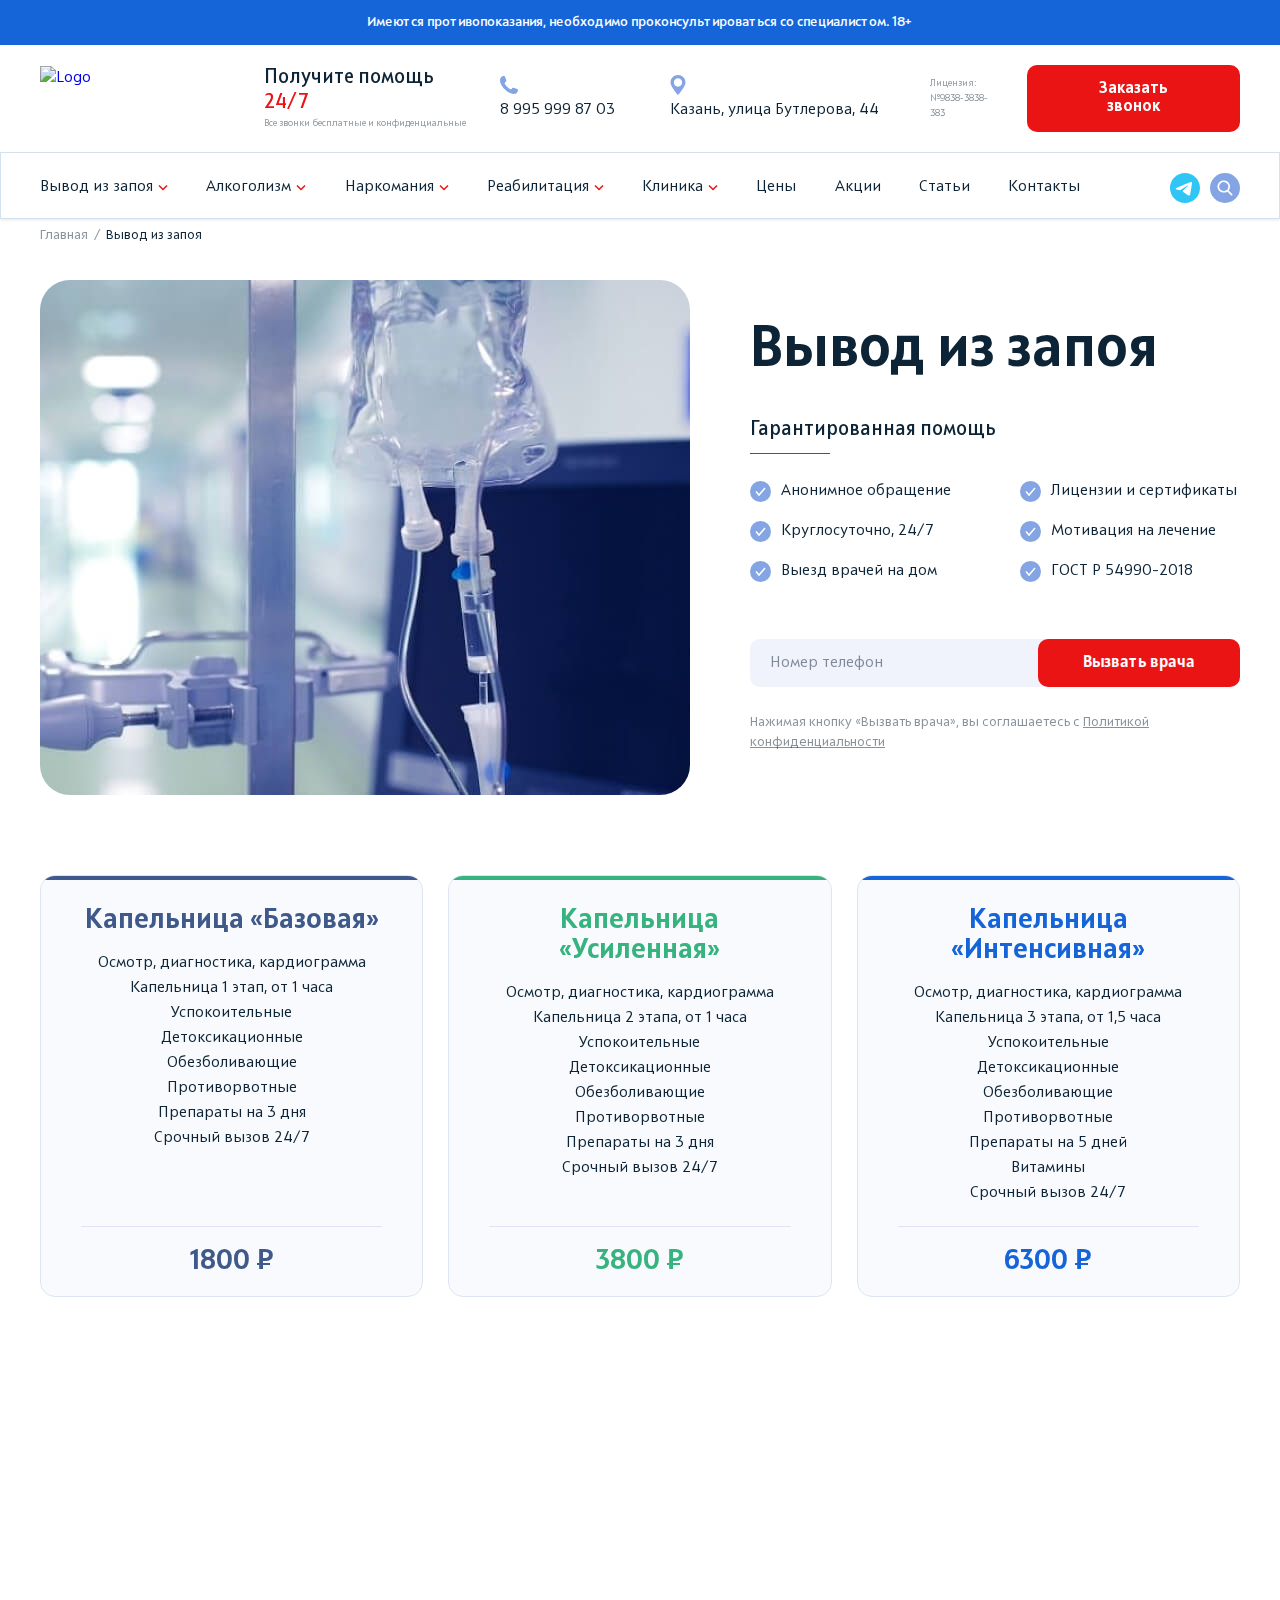
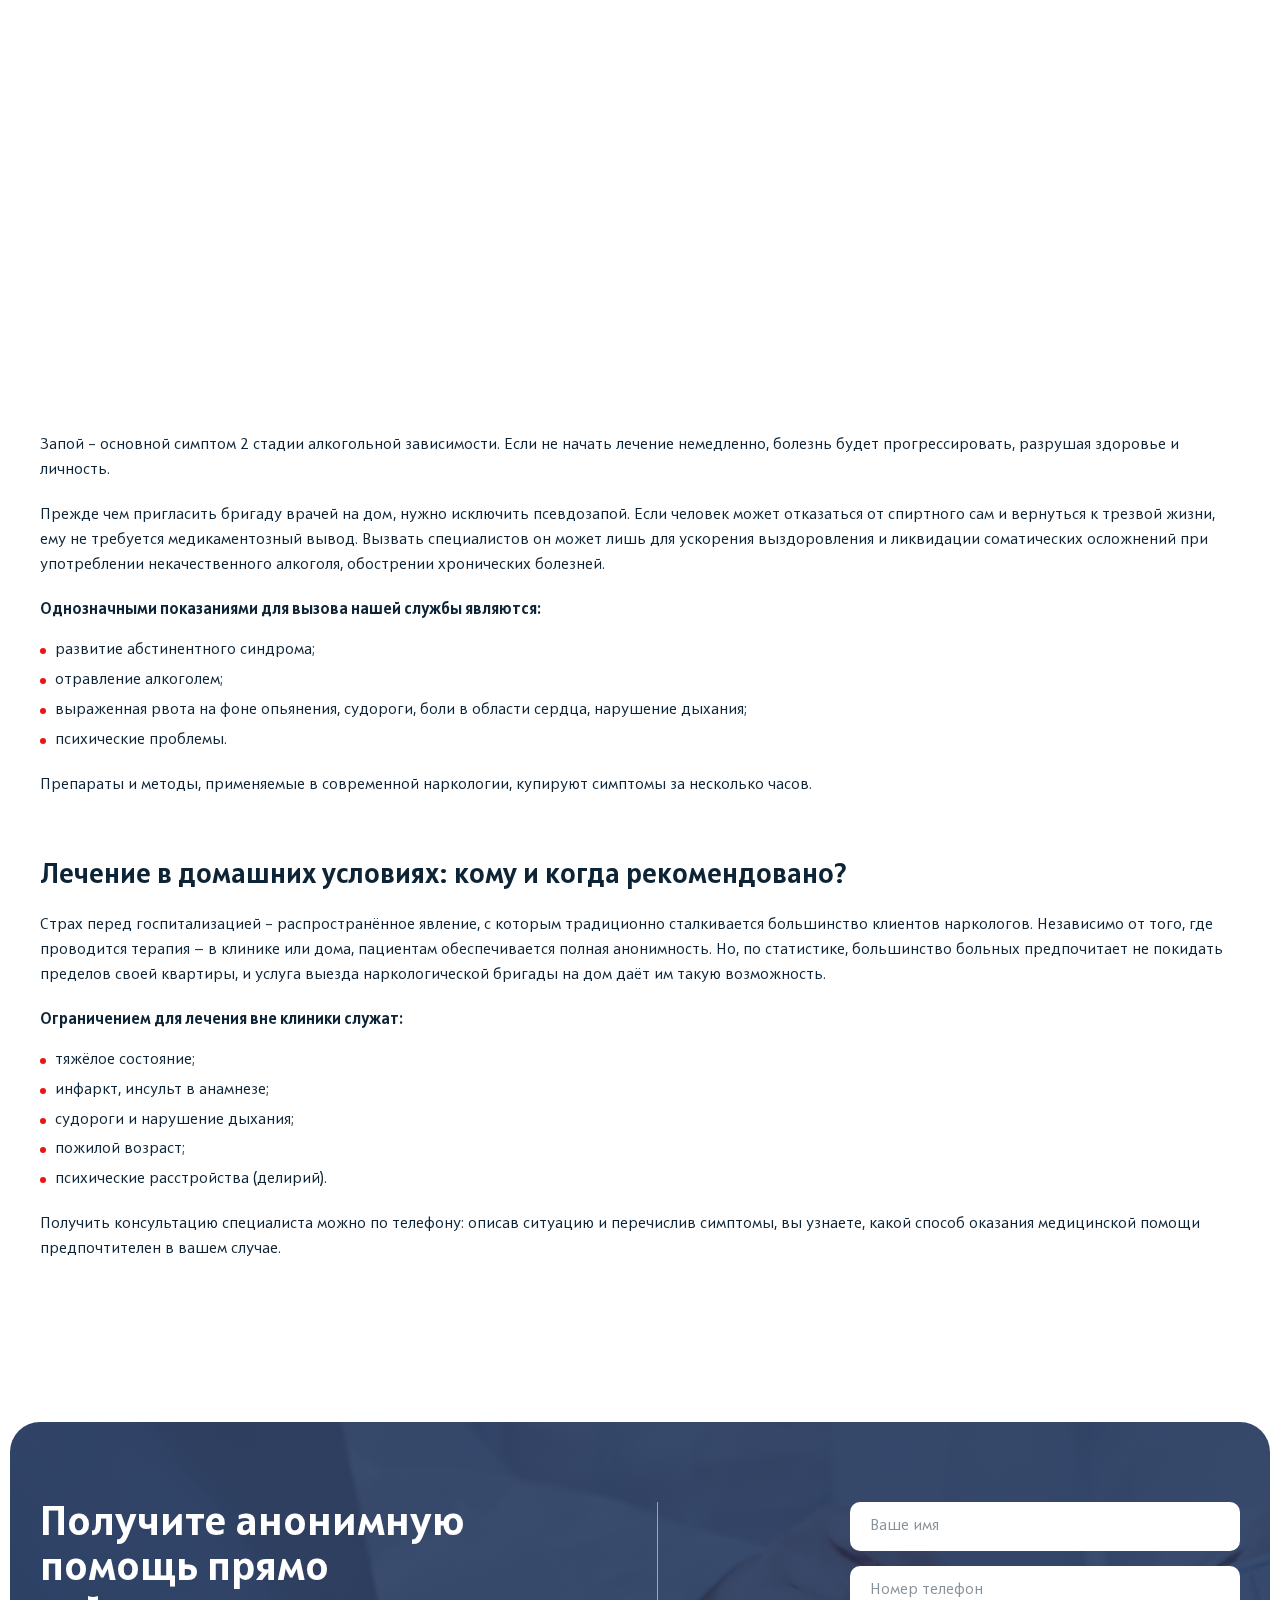
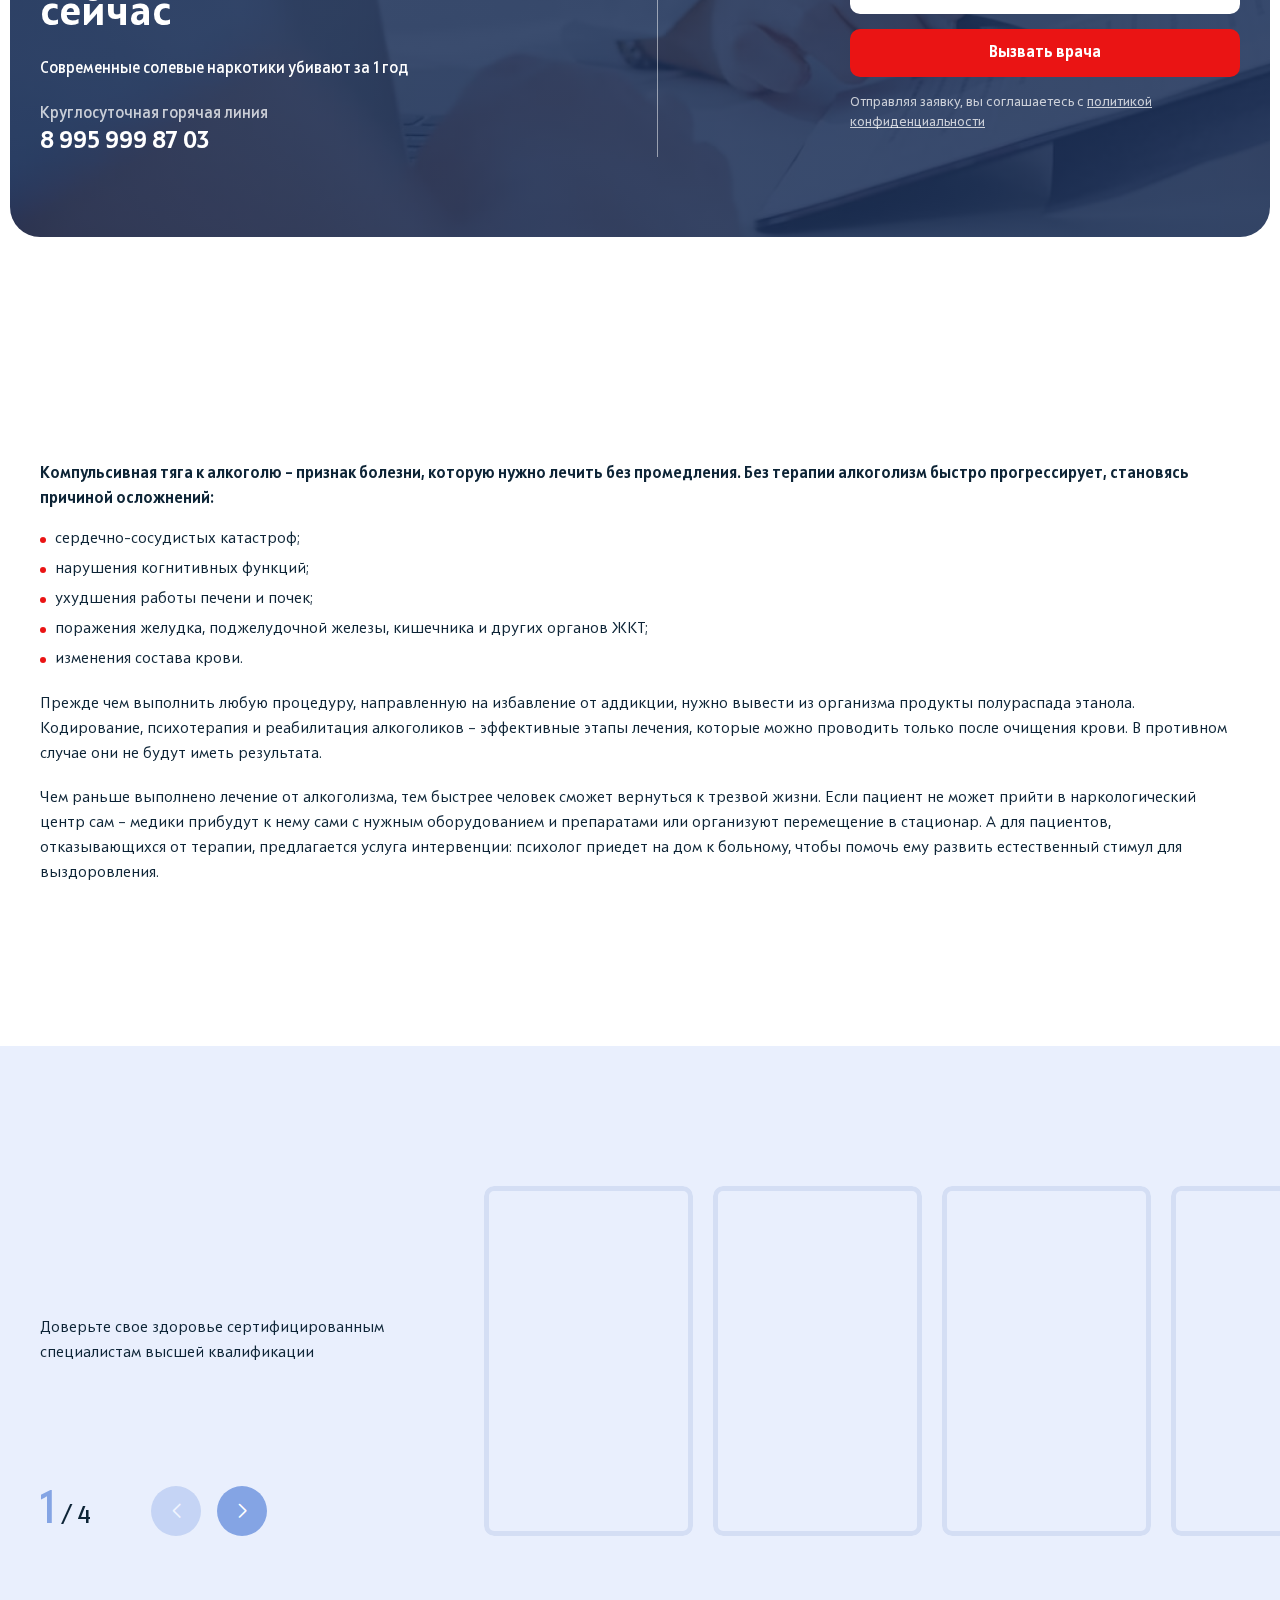
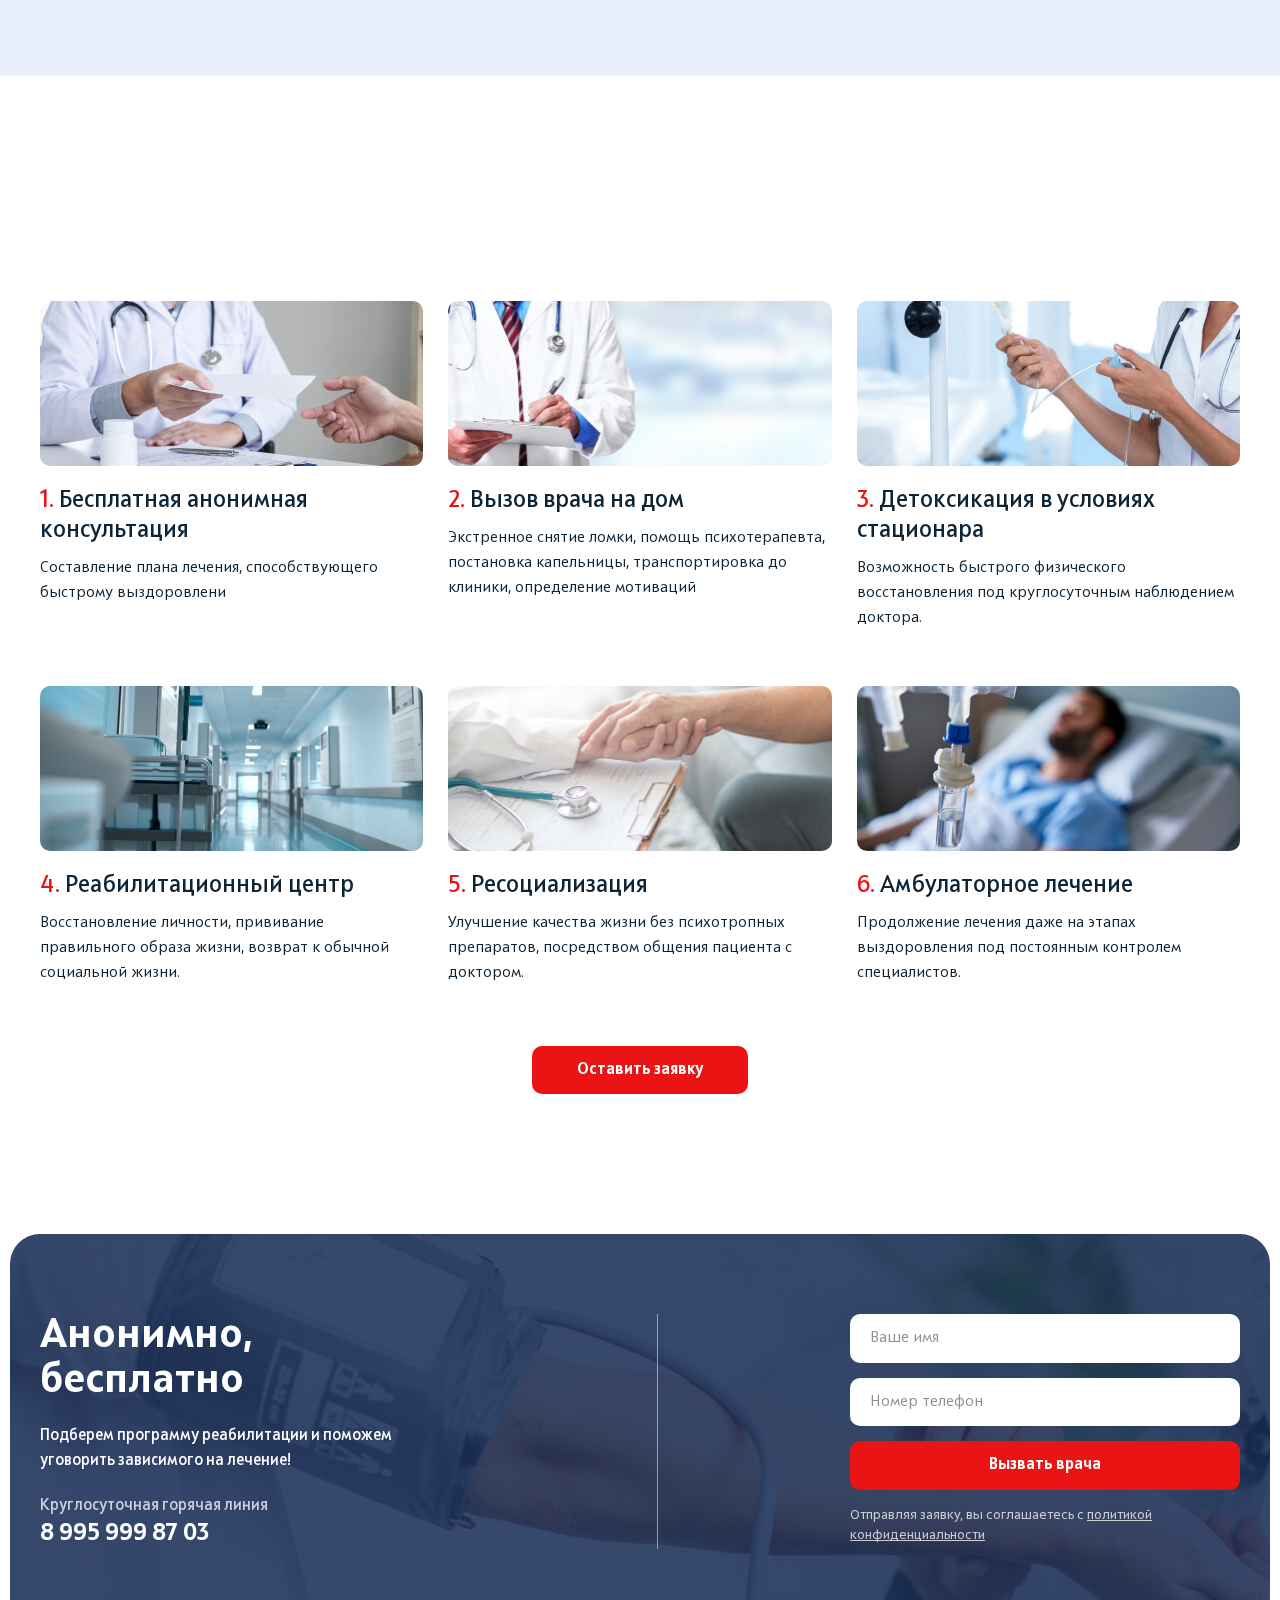
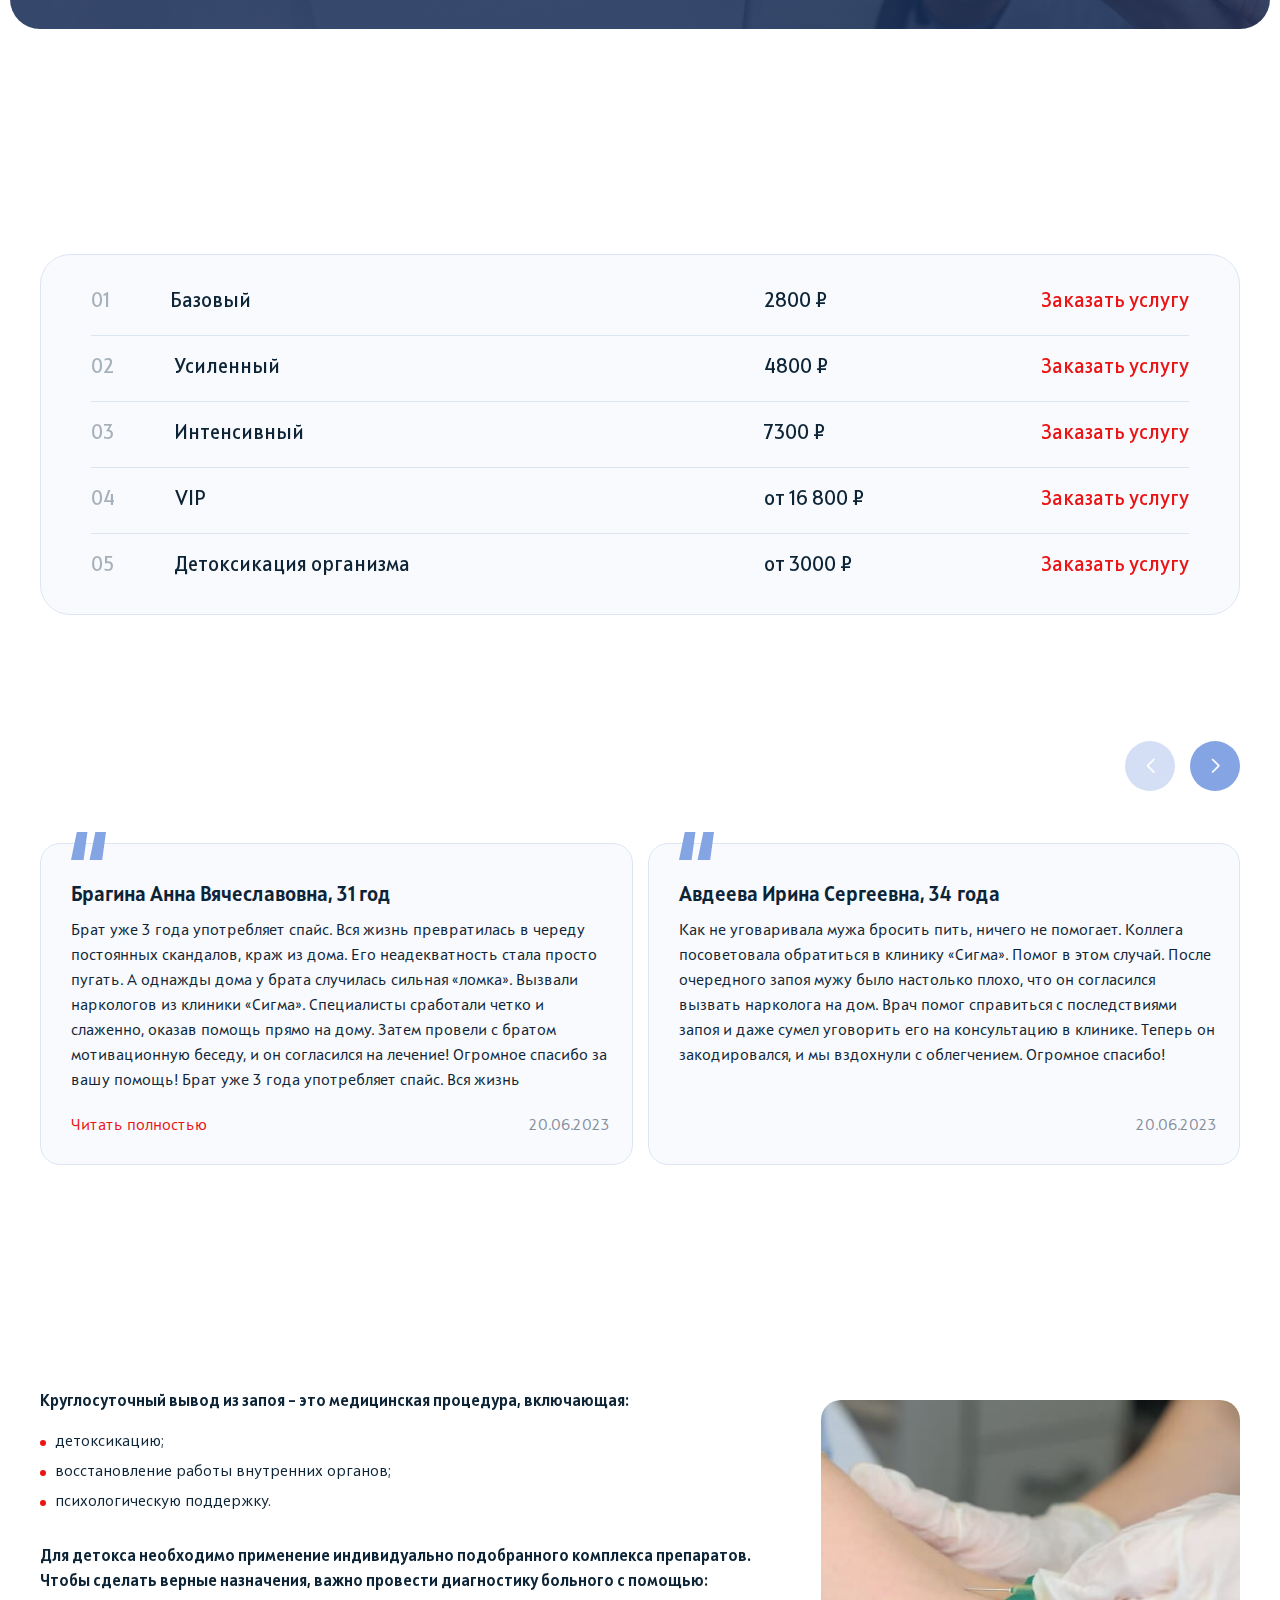
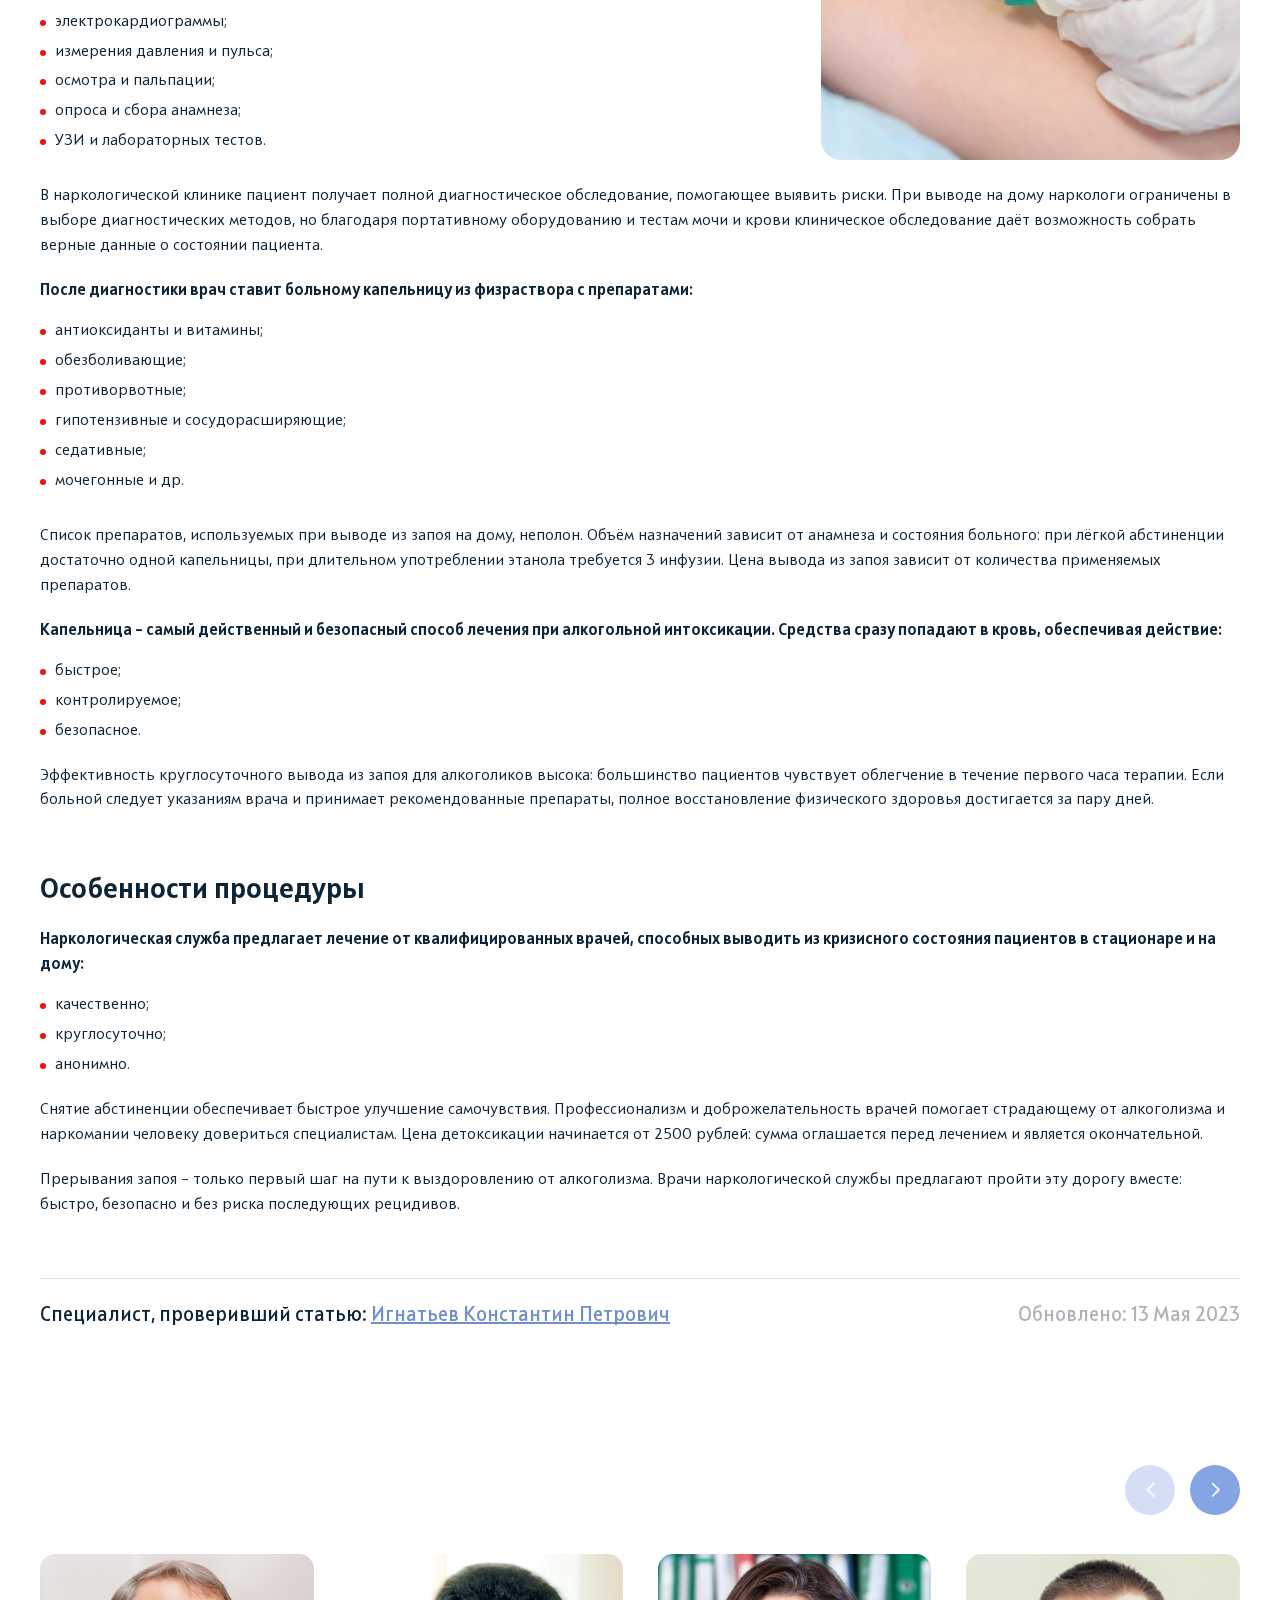
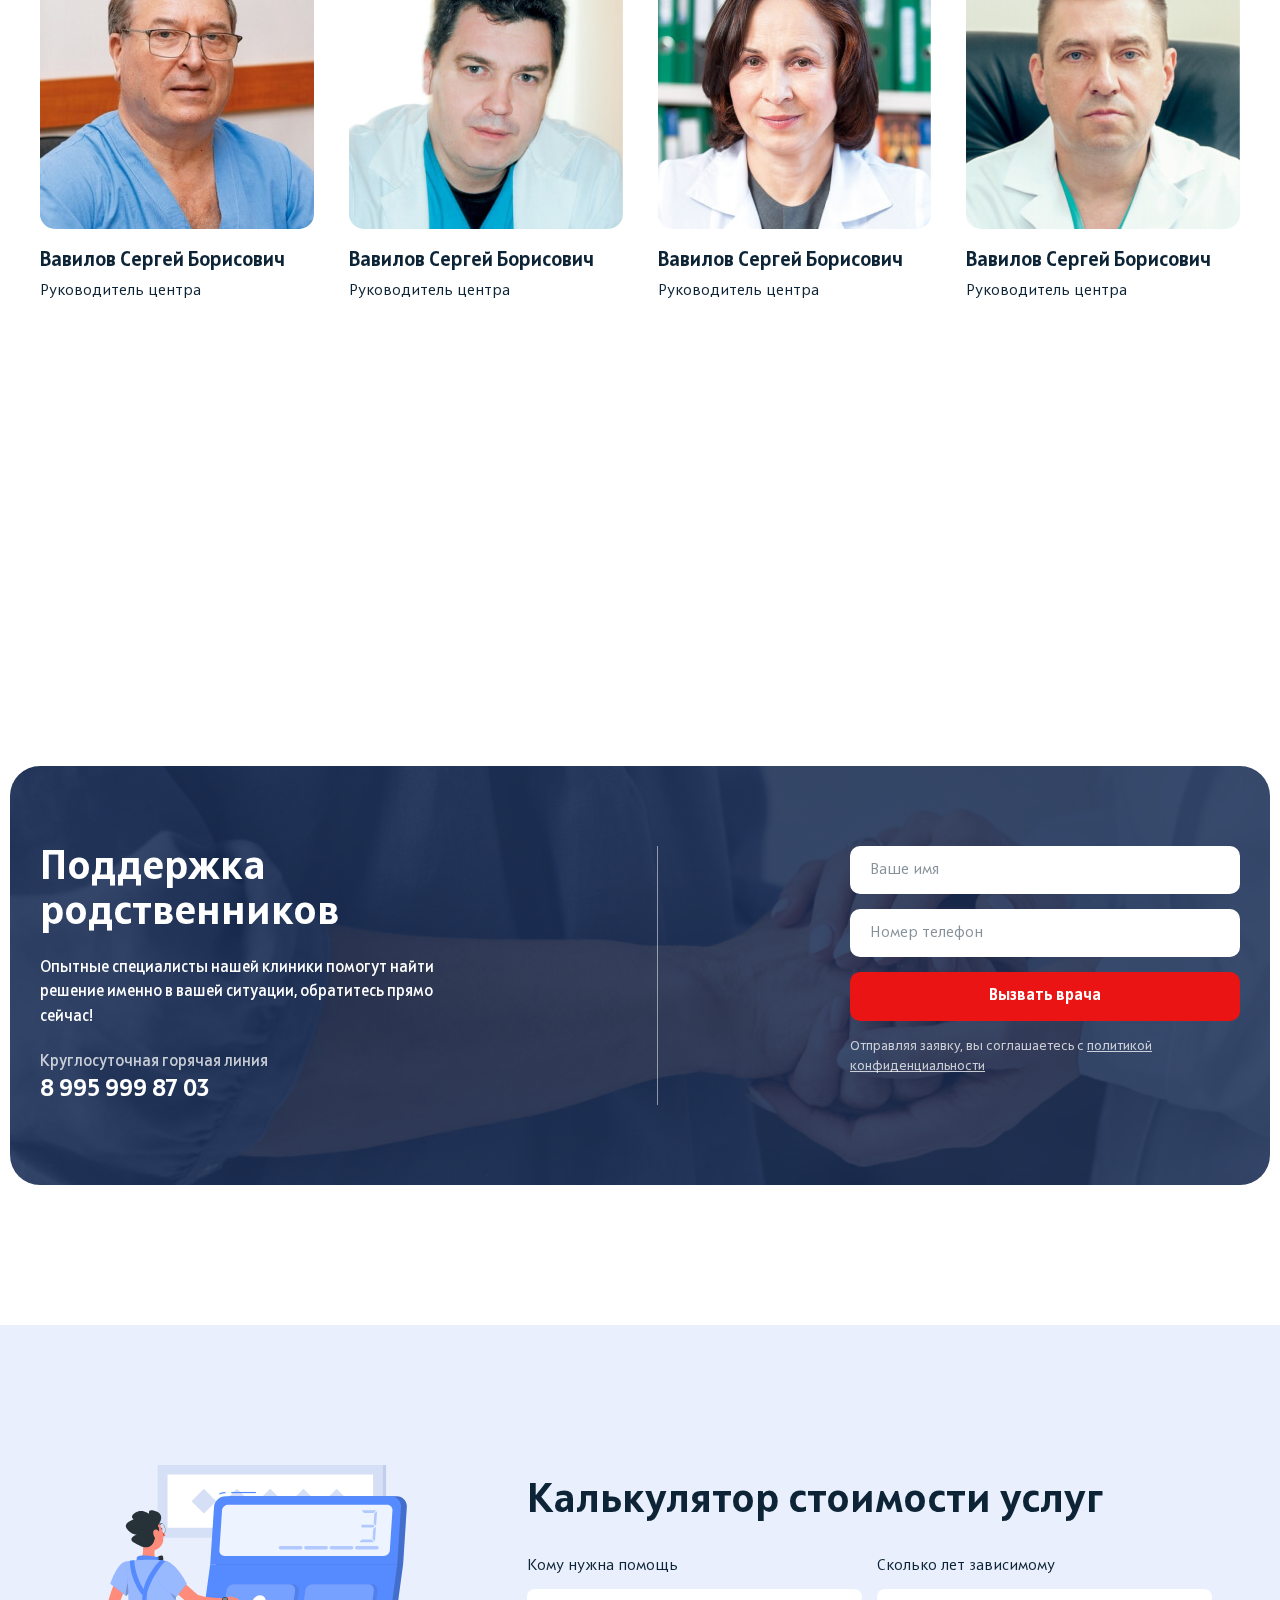
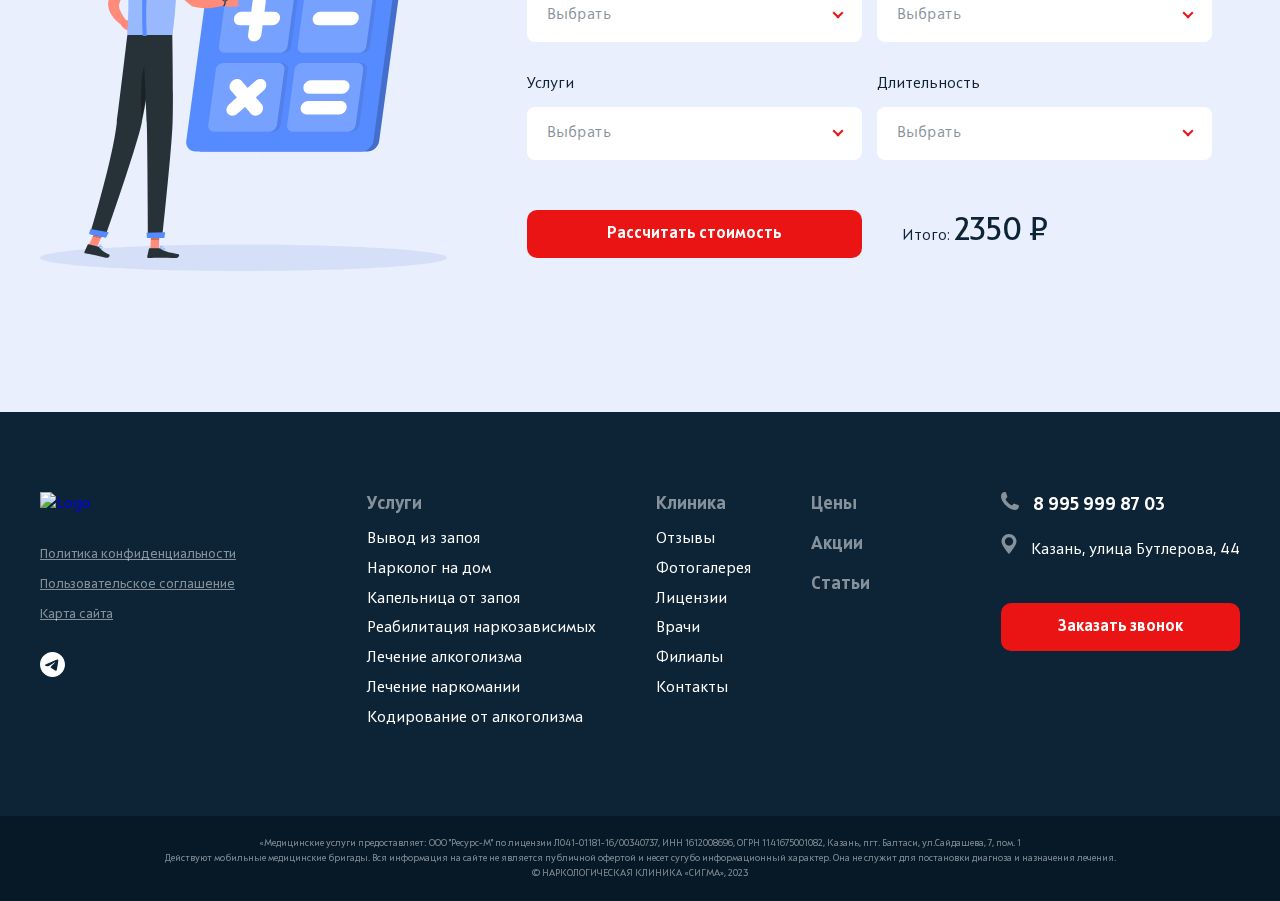
==== services.html @ ef11f9b7 "first commit" ====
<!DOCTYPE html>
<html lang="ru">
<head>
    <meta http-equiv="Content-Type" content="text/html; charset=utf-8" />
    <link rel="stylesheet" href="assets/css/build/swiper.min.css">
    <link rel="stylesheet" href="assets/css/build/fancybox.min.css">
    <link rel="stylesheet" href="assets/css/style.css">
    
    <title>Name</title>
    <meta name='keywords' content='' />
    <meta name='description' content='' />
    <meta name="viewport" content="width=device-width, initial-scale=1, maximum-scale=1, user-scalable=0" />
    <meta http-equiv="X-UA-Compatible" content="IE=edge">

    <script src="assets/js/build/swiper-bundle.min.js" defer></script> 
    <script src="assets/js/build/fancybox.min.js" defer></script>
    <script src="assets/js/main.js" defer></script>
</head>

<body>
    <header class="header" id="header">
        <div class="plashka header__plashka">
            <div class="container header__plashka-height">
                <p class="plashka__text">Имеются противопоказания, необходимо проконсультироваться со специалистом. 18+</p>
            </div>
        </div>

        <div class="header__inner">
            <div class="header__midle">
                <div class="container">
                    <div class="header__midle_row">
                        <div class="header__midle_right">
                            <a href="index.html" class="header__logo logo">
                                <picture class="logo__picture">
                                    <source srcset="assets/img/Logo.svg" type="image/svg+xml">
                                    <img src="assets/img/Logo.png" alt="Logo">
                                </picture>
                            </a>        

                            <div class="header__mobile-wrapper">
                                <div class="header__midle_info">
                                    <a href="tel:88000000000" class="header__btn-phone--mobile">
                                        <svg width="17" height="17" viewBox="0 0 17 17" fill="none" xmlns="http://www.w3.org/2000/svg">
                                            <path d="M16.1501 12.7584V12.7026C16.1377 12.3119 15.8773 11.9647 15.5053 11.8468L12.3057 10.7926C11.9213 10.6685 11.4997 10.7988 11.2516 11.1275C11.078 11.3631 10.8796 11.6298 10.7246 11.8406C10.489 12.1631 10.0673 12.2933 9.68908 12.1631C9.14342 11.9771 8.69697 11.6856 7.9901 11.0965C7.23983 10.4639 6.54536 9.76314 5.90669 9.01276C5.31763 8.30579 5.0262 7.85309 4.84018 7.31356C4.70997 6.93527 4.84638 6.51978 5.16261 6.27792C5.37344 6.12288 5.64006 5.92444 5.87569 5.75079C6.20432 5.50894 6.33453 5.08724 6.21052 4.69655L5.15641 1.4966C5.0324 1.12451 4.69137 0.864047 4.30073 0.851644H4.24492C3.40784 0.814436 2.27932 1.29195 1.73367 1.91829C-0.67838 4.70275 2.35373 9.6143 4.87119 12.1321C7.38864 14.6499 12.2995 17.6762 15.0836 15.27C15.7037 14.7181 16.1811 13.5894 16.1501 12.7584Z" fill="white" />
                                        </svg>
                                    </a>
                                    <div class="burger__menu">
                                        <span> </span>
                                        <span> </span>
                                        <span> </span>
                                    </div>                                    
                                </div>
                            </div>


                            <div class="header__under-logo">
                                <p class="header__under-logo_top">Получите помощь <span>24/7</span></p>
                                <p class="header__under-logo_bottom">Все звонки бесплатные и конфиденциальные</p>
                            </div>                                 
                        </div>


                        <div class="header__midle_left">
                            <div class="header__midle_phone">
                                <img src="assets/img/icons/phone.svg" class="header__midle_img">
                                <p class="header__midle_text"><a href="tel:88000000000">8 995 999 87 03</a></p>
                            </div>                            
                            <div class="header__midle_adres">
                                <img src="assets/img/icons/location.svg" class="header__midle_img">
                                <p class="header__midle_text"><a href="#">Казань</a>, улица Бутлерова, 44</p>
                            </div>
                            <div class="header__midle_license">
                                <p>Лицензия:</p>
                                <p>№9838-3838-383</p>
                            </div>
                            <button class="standart-btn header__midle_btn popup-btn" data-path="popup-call">Заказать звонок</button>
                        </div>
                    </div>                        
                </div>
            </div>

            <div class="header__bottom">
                <div class="container">
                    <div class="header__bottom_row">
                        <nav class="header__bottom_nav">
                            <ul class="header__bottom_list">
                                <li class="header__nav_item hide-item">
                                    <button class="header__nav_link header__link hide-item__link">Вывод из запоя</button>
                                    <div class="hide-item__content header__content">
                                        <ul class="header__submenu">
                                            <li class="header__sublink"><a href="#">Вывод из запоя</a></li>
                                            <li class="header__sublink"><a href="#">Вывод из запоя на дому</a></li>
                                            <li class="header__sublink"><a href="#">Детоксикация организма</a></li>
                                            <li class="header__sublink"><a href="#">Капельница от запоя</a></li>
                                            <li class="header__sublink"><a href="#">Капельница от похмелья</a></li>
                                        </ul>
                                    </div>
                                </li>

                                <li class="header__nav_item hide-item">
                                    <button class="header__nav_link header__link hide-item__link">Алкоголизм</button>
                                    <div class="hide-item__content header__content">
                                        <ul class="header__submenu">
                                            <li class="header__sublink"><a href="#">Лечение алкоголизма</a></li>
                                            <li class="header__sublink"><a href="#">Лечение пивного алкоголизма</a></li>
                                            <li class="header__sublink"><a href="#">Лечение женского алкоголизма</a></li>
                                            <li class="header__sublink"><a href="#">Лечение алкоголизма в стационаре</a></li>
                                            <li class="header__sublink"><a href="#">Принудительное лечение</a></li>
                                            <li class="header__sublink"><a href="#">Кодирование алкоголизма</a></li>
                                        </ul>
                                    </div>
                                </li>

                                <li class="header__nav_item hide-item">
                                    <button class="header__nav_link header__link hide-item__link">Наркомания</button>
                                    <div class="hide-item__content header__content">
                                        <ul class="header__submenu">
                                            <li class="header__sublink"><a href="#">Вывод из запоя</a></li>
                                            <li class="header__sublink"><a href="#">Вывод из запоя на дому</a></li>
                                            <li class="header__sublink"><a href="#">Детоксикация организма</a></li>
                                            <li class="header__sublink"><a href="#">Капельница от запоя</a></li>
                                            <li class="header__sublink"><a href="#">Капельница от похмелья</a></li>
                                        </ul>
                                    </div>
                                </li>

                                <li class="header__nav_item hide-item">
                                    <button class="header__nav_link header__link hide-item__link">Реабилитация</button>
                                    <div class="hide-item__content header__content">
                                        <ul class="header__submenu">
                                            <li class="header__sublink"><a href="#">Лечение алкоголизма</a></li>
                                            <li class="header__sublink"><a href="#">Лечение пивного алкоголизма</a></li>
                                            <li class="header__sublink"><a href="#">Лечение женского алкоголизма</a></li>
                                            <li class="header__sublink"><a href="#">Лечение алкоголизма в стационаре</a></li>
                                            <li class="header__sublink"><a href="#">Принудительное лечение</a></li>
                                            <li class="header__sublink"><a href="#">Кодирование алкоголизма</a></li>
                                        </ul>
                                    </div>
                                </li>

                                <li class="header__nav_item hide-item">
                                    <button class="header__nav_link header__link hide-item__link">Клиника</button>
                                    <div class="hide-item__content header__content">
                                        <ul class="header__submenu">
                                            <li class="header__sublink"><a href="services.html">Услуги</a></li>
                                            <li class="header__sublink"><a href="#">Отзывы</a></li>
                                            <li class="header__sublink"><a href="#">Фотогалерея</a></li>
                                            <li class="header__sublink"><a href="#">Лицензии</a></li>
                                            <li class="header__sublink"><a href="#">Врачи</a></li>
                                            <li class="header__sublink"><a href="#">Филиалы</a></li>
                                            <li class="header__sublink"><a href="#">Контакты</a></li>
                                        </ul>
                                    </div>
                                </li>
                                <li class="header__nav_item">
                                        <a href="#" class="header__nav_link header__link ">Цены</a>
                                </li>
                                <li class="header__nav_item">
                                        <a href="#" class="header__nav_link header__link ">Акции</a>
                                </li>
                                <li class="header__nav_item">
                                        <a href="#" class="header__nav_link header__link ">Статьи</a>
                                </li>
                                <li class="header__nav_item">
                                    <a href="#" class="header__nav_link header__link ">Контакты</a>
                                </li>
                            </ul>
                        </nav>

                        <div class="header__bottom_right">
                            <a class="header__bottom_tg">
                                <img src="assets/img/icons/telegram.svg" alt="tg">
                            </a>
                            <button class="standart-btn blue-btn header__bottom_search">
                                <svg width="16" height="16" viewBox="0 0 16 16" fill="none" xmlns="http://www.w3.org/2000/svg">
                                    <path d="M5.87408 0.545327C2.63715 0.999447 0.285221 3.81792 0.515564 6.96746C0.676198 9.17067 2.00976 11.0721 4.0677 12.0243C5.39823 12.6425 6.90456 12.789 8.34117 12.4374C8.93522 12.2909 9.67777 11.9804 10.1445 11.6786L10.3506 11.5467L10.5537 11.743C10.6658 11.8514 11.5266 12.7099 12.4631 13.6503C13.5694 14.7607 14.2119 15.3848 14.2907 15.4229C14.3725 15.4639 14.4877 15.4873 14.6483 15.4932C14.8544 15.5049 14.9029 15.4961 15.0484 15.4287C15.3394 15.2881 15.5 15.0361 15.5 14.7021C15.5 14.3623 15.5121 14.3769 13.5027 12.3612C12.5025 11.3563 11.666 10.5155 11.6478 10.4862C11.6145 10.4451 11.6236 10.4188 11.7054 10.325C11.8903 10.0994 12.2237 9.58963 12.3813 9.28786C12.6783 8.71362 12.8905 8.07199 12.9905 7.43037C13.0632 6.97625 13.0632 6.13539 12.9905 5.66956C12.8177 4.57088 12.3358 3.51908 11.6236 2.69873C10.587 1.50337 9.21405 0.759203 7.63196 0.542397C7.23795 0.486732 6.27415 0.489661 5.87408 0.545327ZM7.42586 2.14207C8.72609 2.312 9.97479 3.10012 10.6931 4.20465C11.2083 5.00156 11.4599 6.00355 11.369 6.91765C11.2356 8.30345 10.5022 9.50467 9.32316 10.2635C7.78653 11.2567 5.79224 11.2596 4.24955 10.2752C2.50076 9.15895 1.74608 7.08172 2.39468 5.18321C2.63412 4.48298 2.97963 3.9439 3.53124 3.41361C4.57991 2.39696 5.94985 1.95163 7.42586 2.14207Z" />
                                    </svg>
                                    
                            </button>
                        </div>                    
                    </div>
                </div>

                <div class="header-mobile__wrapper">
                    <div class="header-mobile__content">
                        <div class="header-mobile__contacts">
                            <div class="header__midle_phone">
                                <img src="assets/img/icons/phone.svg" class="header__midle_img">
                                <a href="tel:89959998703"  class="header-mobile__phone">8 995 999 87 03</a>
                            </div>                            
                            <div class="header__midle_adres">
                                <img src="assets/img/icons/location.svg" class="header__midle_img">
                                <p class="header-mobile__location">Казань, улица Бутлерова, 44</p>
                            </div>
                        </div>   

                        <div class="header-mobile__bottom">
                            <button class="standart-btn header-mobile__btn popup-btn" data-path="popup-call">Заказать звонок</button>
                            <a href="#" class="header-mobile__tg">
                                <svg width="24" height="24" viewBox="0 0 24 24" fill="none" xmlns="http://www.w3.org/2000/svg">
                                    <path d="M12 0C5.376 0 0 5.376 0 12C0 18.624 5.376 24 12 24C18.624 24 24 18.624 24 12C24 5.376 18.624 0 12 0ZM17.568 8.16C17.388 10.056 16.608 14.664 16.212 16.788C16.044 17.688 15.708 17.988 15.396 18.024C14.7 18.084 14.172 17.568 13.5 17.124C12.444 16.428 11.844 15.996 10.824 15.324C9.636 14.544 10.404 14.112 11.088 13.416C11.268 13.236 14.34 10.44 14.4 10.188C14.4083 10.1498 14.4072 10.1102 14.3968 10.0726C14.3863 10.0349 14.3668 10.0004 14.34 9.972C14.268 9.912 14.172 9.936 14.088 9.948C13.98 9.972 12.3 11.088 9.024 13.296C8.544 13.62 8.112 13.788 7.728 13.776C7.296 13.764 6.48 13.536 5.868 13.332C5.112 13.092 4.524 12.96 4.572 12.54C4.596 12.324 4.896 12.108 5.46 11.88C8.964 10.356 11.292 9.348 12.456 8.868C15.792 7.476 16.476 7.236 16.932 7.236C17.028 7.236 17.256 7.26 17.4 7.38C17.52 7.476 17.556 7.608 17.568 7.704C17.556 7.776 17.58 7.992 17.568 8.16Z" fill="white" />
                                </svg>
                            </a>
                        </div>
                    </div>
                </div>
            </div>
        </div>
    </header>


    <main>
        <section class="services-intro">
            <div class="container">
                <ul class="breadcrumbs">
                    <li><a href="index.html">Главная</a></li>
                    <li>Вывод из запоя</li>
                </ul>
                <div class="services-intro__inner">
                    <img src="assets/img/sections/intro/services-intro.jpg" class="services-intro__img">
                    <div class="services-intro__content">
                        <h1 class="title-h1 services-intro__title">Вывод из запоя</h1>
                        <p class="services-intro__subtitle">Гарантированная помощь</p>
                        <ul class="services-intro__list">
                            <li class="services-intro__item">Анонимное обращение</li>
                            <li class="services-intro__item">Круглосуточно, 24/7</li>
                            <li class="services-intro__item">Выезд врачей на дом</li>
                            <li class="services-intro__item">Лицензии и сертификаты</li>
                            <li class="services-intro__item">Мотивация на лечение</li>
                            <li class="services-intro__item">ГОСТ Р 54990-2018</li>
                        </ul>
                        <form class="services-intro__form">
                            <input type="tel" class="services-intro__input form-input" placeholder="Номер телефон">
                            <button class="standart-btn services-intro__btn">Вызвать врача</button>
                        </form>
                        <p class="services-intro__politic form-politic">Нажимая кнопку «Вызвать врача», вы соглашаетесь с <a href="#" rel="nofollow">Политикой конфиденциальности</a></p>
                    </div>
                </div>
            </div>
        </section>

        <section class="tariff">
            <div class="container">
                <div class="tariff__cards">

                    <div class="tariff__card">
                        <div class="tariff__contant">
                            <p class="tariff__title">Капельница «Базовая»</p>
                            <ul class="tariff__list">
                                <li class="tariff__item">Осмотр, диагностика, кардиограмма</li>
                                <li class="tariff__item">Капельница 1 этап, от 1 часа</li>
                                <li class="tariff__item">Успокоительные</li>
                                <li class="tariff__item">Детоксикационные</li>
                                <li class="tariff__item">Обезболивающие</li>
                                <li class="tariff__item">Противорвотные</li>
                                <li class="tariff__item">Препараты на 3 дня</li>
                                <li class="tariff__item">Срочный вызов 24/7</li>
                            </ul>
                        </div>
                        <div class="tariff__price">
                            <p class="tariff__price_text">1800 ₽</p>
                        </div>
                    </div>

                    <div class="tariff__card green-top">
                        <div class="tariff__contant">
                            <p class="tariff__title green">Капельница «Усиленная»</p>
                            <ul class="tariff__list">
                                <li class="tariff__item">Осмотр, диагностика, кардиограмма</li>
                                <li class="tariff__item">Капельница 2 этапа, от 1 часа</li>
                                <li class="tariff__item">Успокоительные</li>
                                <li class="tariff__item">Детоксикационные</li>
                                <li class="tariff__item">Обезболивающие</li>
                                <li class="tariff__item">Противорвотные</li>
                                <li class="tariff__item">Препараты на 3 дня</li>
                                <li class="tariff__item">Срочный вызов 24/7</li>
                            </ul>
                        </div>
                        <div class="tariff__price">
                            <p class="tariff__price_text green">3800 ₽</p>
                        </div>
                    </div>

                    <div class="tariff__card blue-top">
                        <div class="tariff__contant">
                            <p class="tariff__title blue">Капельница «Интенсивная»</p>
                            <ul class="tariff__list">
                                <li class="tariff__item">Осмотр, диагностика, кардиограмма</li>
                                <li class="tariff__item">Капельница 3 этапа, от 1,5 часа</li>
                                <li class="tariff__item">Успокоительные</li>
                                <li class="tariff__item">Детоксикационные</li>
                                <li class="tariff__item">Обезболивающие</li>
                                <li class="tariff__item">Противорвотные</li>
                                <li class="tariff__item">Препараты на 5 дней</li>
                                <li class="tariff__item">Витамины</li>
                                <li class="tariff__item">Срочный вызов 24/7</li>
                            </ul>
                        </div>
                        <div class="tariff__price">
                            <p class="tariff__price_text blue">6300 ₽</p>
                        </div>
                    </div>
                </div>
            </div>
        </section>

        <section class="stages section">
            <div class="container">
                <h2 class="stages__title title animation-item text-animation">Этапы нашей работы</h2>

                <div class="stages__items">
                    <ol class="stages__list">
                        <li class="stages__item animation-item transform-item">
                            <img src="assets/img/sections/stages/stages-1.png" alt="Входящая заявка">
                            <p>Входящая заявка</p>
                        </li>

                        <li class="stages__item animation-item transform-item">
                            <img src="assets/img/sections/stages/stages-2.png" alt="Сбор анамнеза">
                            <p>Сбор анамнеза</p>
                        </li>

                        <li class="stages__item animation-item transform-item">
                            <img src="assets/img/sections/stages/stages-3.png" alt="Выезд врачей">
                            <p>Выезд врачей</p>
                        </li>

                        <li class="stages__item animation-item transform-item">
                            <img src="assets/img/sections/stages/stages-4.png" alt="Оплата услуг">
                            <p>Оплата услуг</p>
                        </li>

                        <li class="stages__item animation-item transform-item">
                            <img src="assets/img/sections/stages/stages-5.png" alt="Оказание помощи">
                            <p>Оказание помощи</p>
                        </li>

                        <li class="stages__item animation-item transform-item">
                            <img src="assets/img/sections/stages/stages-6.png" alt="Проверка качества">
                            <p>Проверка качества</p>
                        </li>
                    </ol>
                </div>
            </div>
        </section>

        <section class="text-block section">
            <div class="container">
                <h2 class="text-block__title title  animation-item text-animation">Показания для вывода из запоя</h2>
                <p>Запой – основной симптом 2 стадии алкогольной зависимости. Если не начать лечение немедленно, болезнь будет прогрессировать, разрушая здоровье и личность.</p>
                <p>Прежде чем пригласить бригаду врачей на дом, нужно исключить псевдозапой. Если человек может отказаться от спиртного сам и вернуться к трезвой жизни, ему не требуется медикаментозный вывод. Вызвать специалистов он может лишь для ускорения выздоровления и ликвидации соматических осложнений при употреблении некачественного алкоголя, обострении хронических болезней.</p>

                <h5>Однозначными показаниями для вызова нашей службы являются:</h5>
                <ul>
                    <li>развитие абстинентного синдрома;</li>
                    <li>отравление алкоголем;</li>
                    <li>выраженная рвота на фоне опьянения, судороги, боли в области сердца, нарушение дыхания;</li>
                    <li>психические проблемы.</li>
                </ul>
                <p>Препараты и методы, применяемые в современной наркологии, купируют симптомы за несколько часов.</p>

                <div class="text-block__content-60">
                    <h3>Лечение в домашних условиях: кому и когда рекомендовано?</h3>
                    <p>Страх перед госпитализацией – распространённое явление, с которым традиционно сталкивается большинство клиентов наркологов. Независимо от того, где проводится терапия — в клинике или дома, пациентам обеспечивается полная анонимность. Но, по статистике, большинство больных предпочитает не покидать пределов своей квартиры, и услуга выезда наркологической бригады на дом даёт им такую возможность.</p>
                    <h5>Ограничением для лечения вне клиники служат:</h5>
                    <ul>
                        <li>тяжёлое состояние;</li>
                        <li>инфаркт, инсульт в анамнезе;</li>
                        <li>судороги и нарушение дыхания;</li>
                        <li>пожилой возраст;</li>
                        <li>психические расстройства (делирий).</li>
                    </ul>
                    <p>Получить консультацию специалиста можно по телефону: описав ситуацию и перечислив симптомы, вы узнаете, какой способ оказания медицинской помощи предпочтителен в вашем случае.</p>
                </div>
            </div>
        </section>

        <section class="forms padding-140 container-big">
            <div class="form__help section-big section-form">
                <div class="container">
                    <div class="section-form__row">
                        <div class="section-form__info">
                            <div class="section-form__top">
                                <h2 class="section-form__title form-title">Получите анонимную помощь прямо сейчас</h2>
                                <p class="section-form__subtitle form-subtitle">Современные солевые наркотики убивают за 1 год</p>                                
                            </div>
                            <div class="section-form__bottom">
                                <p class="section-form__text form-subtitle">Круглосуточная горячая линия</p>
                                <a href="tel:89959998703" class="section-form__phone">8 995 999 87 03</a>
                            </div>
                        </div>
                        <div class="line"></div>
                        <form class="section-form__form">
                            <input type="text" class="section-form__inp form-input" placeholder="Ваше имя">
                            <input type="tel" class="section-form__inp form-input" placeholder="Номер телефон">
                            <button class="standart-btn akcent-btn section-form__btn">Вызвать врача</button>
                            <p class="section-form__politic form-politic">Отправляя заявку, вы соглашаетесь с <a href="#" rel="nofollow">политикой конфиденциальности</a></p>
                        </form>
                    </div>
                </div>
            </div>
        </section>

        <section class="text-block pb-140">
            <div class="container">
                <h2 class="text-block__title title  animation-item text-animation">Вывод из запоя в составе системной терапии</h2>
                <h5>Компульсивная тяга к алкоголю – признак болезни, которую нужно лечить без промедления. Без терапии алкоголизм быстро прогрессирует, становясь причиной осложнений:</h5>
                <ul>
                    <li>сердечно-сосудистых катастроф;</li>
                    <li>нарушения когнитивных функций;</li>
                    <li>ухудшения работы печени и почек;</li>
                    <li>поражения желудка, поджелудочной железы, кишечника и других органов ЖКТ;</li>
                    <li>изменения состава крови.</li>
                </ul>
                <p>Прежде чем выполнить любую процедуру, направленную на избавление от аддикции, нужно вывести из организма продукты полураспада этанола. Кодирование, психотерапия и реабилитация алкоголиков – эффективные этапы лечения, которые можно проводить только после очищения крови. В противном случае они не будут иметь результата.</p>
                <p>Чем раньше выполнено лечение от алкоголизма, тем быстрее человек сможет вернуться к трезвой жизни. Если пациент не может прийти в наркологический центр сам – медики прибудут к нему сами с нужным оборудованием и препаратами или организуют перемещение в стационар. А для пациентов, отказывающихся от терапии, предлагается услуга интервенции: психолог приедет на дом к больному, чтобы помочь ему развить естественный стимул для выздоровления.</p>
            </div>
        </section>

        <section class="license padding-140">
            <div class="container">
                <div class="license__row">
                    <div class="license__left">
                        <div class="license__top">
                            <h2 class="license__title title  animation-item transform-item">Лицензии клиники</h2>     
                            <p class="license__text">Доверьте свое здоровье сертифицированным специалистам высшей квалификации</p>                            
                        </div>

                        <div class="license__pagination">
                            <div class="license__swiper-pagination swiper-pagination"></div> 
                            <div class="license__swiper-btns">
                                <div class="license__swiper-button-prev swiper-button-prev"></div>    
                                <div class="license__swiper-button-next swiper-button-next"></div>                                    
                            </div>
                        </div>                              
                    </div>

                    <div class="license__right">
                        <div class="license__swiper swiper licenseSwiper">
                            <div class="swiper-wrapper">
                                <div class="license__swiper-slide swiper-slide">
                                    <a href="assets/img/sections/license/license-1.jpg" class="rotate-item animation-item  img-animation" data-fancybox="license">
                                        <picture class="gallery__picture">
                                            <source srcset="assets/img/sections/license/license-1.webp" type="image/webp">
                                            <img src="assets/img/sections/license/license-1.jpg" loading="lazy">
                                        </picture>
                                    </a>
                                </div>
                                <div class="license__swiper-slide swiper-slide">
                                    <a href="assets/img/sections/license/license-2.jpg" class="rotate-item animation-item  img-animation" data-fancybox="license">
                                        <picture class="gallery__picture">
                                            <source srcset="assets/img/sections/license/license-2.webp" type="image/webp">
                                            <img src="assets/img/sections/license/license-3.jpg" loading="lazy">
                                        </picture>
                                    </a>
                                </div>
                                <div class="license__swiper-slide swiper-slide">
                                    <a href="assets/img/sections/license/license-3.jpg" class="rotate-item animation-item  img-animation" data-fancybox="license">
                                        <picture class="gallery__picture">
                                            <source srcset="assets/img/sections/license/license-3.webp" type="image/webp">
                                            <img src="assets/img/sections/license/license-3.jpg" loading="lazy">
                                        </picture>
                                    </a>
                                </div>
                                <div class="license__swiper-slide swiper-slide">
                                    <a href="assets/img/sections/license/license-4.jpg" class="rotate-item animation-item  img-animation" data-fancybox="license">
                                        <picture class="gallery__picture">
                                            <source srcset="assets/img/sections/license/license-4.webp" type="image/webp">
                                            <img src="assets/img/sections/license/license-4.jpg" loading="lazy">
                                        </picture>
                                    </a>
                                </div>


                                <div class="license__swiper-slide swiper-slide">
                                    <a href="assets/img/sections/license/license-1.jpg" class="rotate-item animation-item  img-animation" data-fancybox="license">
                                        <picture class="gallery__picture">
                                            <source srcset="assets/img/sections/license/license-1.webp" type="image/webp">
                                            <img src="assets/img/sections/license/license-1.jpg" loading="lazy">
                                        </picture>
                                    </a>
                                </div>
                                <div class="license__swiper-slide swiper-slide">
                                    <a href="assets/img/sections/license/license-1.jpg" class="rotate-item animation-item  img-animation" data-fancybox="license">
                                        <picture class="gallery__picture">
                                            <source srcset="assets/img/sections/license/license-1.webp" type="image/webp">
                                            <img src="assets/img/sections/license/license-1.jpg" loading="lazy">
                                        </picture>
                                    </a>
                                </div>
                                <div class="license__swiper-slide swiper-slide">
                                    <a href="assets/img/sections/license/license-1.jpg" class="rotate-item animation-item  img-animation" data-fancybox="license">
                                        <picture class="gallery__picture">
                                            <source srcset="assets/img/sections/license/license-1.webp" type="image/webp">
                                            <img src="assets/img/sections/license/license-1.jpg" loading="lazy">
                                        </picture>
                                    </a>
                                </div>
                            </div>
                        </div>
                    </div>
                </div>
            </div>
        </section>

        <section class="healing section">
            <div class="container">
                <h2 class="healing__title title  animation-item text-animation">6 этапов лечения зависимости</h2>

                <ol class="healing__cards">
                    <li class="healing__card">
                        <img src="assets/img/sections/healing/healing-1.jpg" alt="" class="healing__card_img">
                        <p class="healing__card_title">Бесплатная анонимная консультация</p>
                        <p class="healing__card_text">Составление плана лечения, способствующего быстрому выздоровлени</p>
                    </li>

                    <li class="healing__card">
                        <img src="assets/img/sections/healing/healing-2.jpg" alt="" class="healing__card_img">
                        <p class="healing__card_title">Вызов врача на дом</p>
                        <p class="healing__card_text">Экстренное снятие ломки, помощь психотерапевта, постановка капельницы, транспортировка до клиники, определение мотиваций</p>
                    </li>

                    <li class="healing__card">
                        <img src="assets/img/sections/healing/healing-3.jpg" alt="" class="healing__card_img">
                        <p class="healing__card_title">Детоксикация в условиях стационара</p>
                        <p class="healing__card_text">Возможность быстрого физического восстановления под круглосуточным наблюдением доктора.</p>
                    </li>

                    <li class="healing__card">
                        <img src="assets/img/sections/healing/healing-4.jpg" alt="" class="healing__card_img">
                        <p class="healing__card_title">Реабилитационный центр</p>
                        <p class="healing__card_text">Восстановление личности, прививание правильного образа жизни, возврат к обычной социальной жизни.</p>
                    </li>

                    <li class="healing__card">
                        <img src="assets/img/sections/healing/healing-5.jpg" alt="" class="healing__card_img">
                        <p class="healing__card_title">Ресоциализация</p>
                        <p class="healing__card_text">Улучшение качества жизни без психотропных препаратов, посредством общения пациента с доктором.</p>
                    </li>

                    <li class="healing__card">
                        <img src="assets/img/sections/healing/healing-6.jpg" alt="" class="healing__card_img">
                        <p class="healing__card_title">Амбулаторное лечение</p>
                        <p class="healing__card_text">Продолжение лечения даже на этапах выздоровления под постоянным контролем специалистов.</p>
                    </li>
                </ol>

                <button class="standart-btn healing__btn popup-btn" data-path="popup-call">Оставить заявку</button>
            </div>
        </section>        

        <section class="forms padding-140 container-big">
            <div class="form__anonim section-big section-form">
                <div class="container">
                    <div class="section-form__row">
                        <div class="section-form__info">
                            <div class="section-form__top">
                                <h2 class="section-form__title form-title">Анонимно, бесплатно</h2>
                                <p class="section-form__subtitle form-subtitle">Подберем программу реабилитации и поможем уговорить зависимого на лечение!</p>                                
                            </div>
                            <div class="section-form__bottom">
                                <p class="section-form__text form-subtitle">Круглосуточная горячая линия</p>
                                <a href="tel:89959998703" class="section-form__phone">8 995 999 87 03</a>
                            </div>
                        </div>
                        <div class="line"></div>
                        <form class="section-form__form">
                            <input type="text" class="section-form__inp form-input" placeholder="Ваше имя">
                            <input type="tel" class="section-form__inp form-input" placeholder="Номер телефон">
                            <button class="standart-btn akcent-btn section-form__btn">Вызвать врача</button>
                            <p class="section-form__politic form-politic">Отправляя заявку, вы соглашаетесь с <a href="#" rel="nofollow">политикой конфиденциальности</a></p>
                        </form>
                    </div>
                </div>
            </div>
        </section>

        <section class="price">
            <div class="container">
                <h2 class="price__title title  animation-item text-animation">Стоимость лечения</h2>  

                <ol class="price__list">
                    <li class="price__item">
                        <div class="price__item_left">
                            <p class="price__number"></p>
                            <p class="price__name">Базовый</p>
                        </div>
                        <p class="price__cost">2800 ₽</p>
                        <button class="price__btn popup-btn" data-path="popup-call">Заказать услугу</button>
                    </li>
                    <li class="price__item">
                        <div class="price__item_left">
                            <p class="price__number"></p>
                            <p class="price__name">Усиленный</p>
                        </div>
                        <p class="price__cost">4800 ₽</p>
                        <button class="price__btn popup-btn" data-path="popup-call">Заказать услугу</button> 
                    </li>
                    <li class="price__item">
                        <div class="price__item_left">
                            <p class="price__number"></p>
                            <p class="price__name">Интенсивный</p>
                        </div>
                        <p class="price__cost">7300 ₽</p>
                        <button class="price__btn popup-btn" data-path="popup-call">Заказать услугу</button> 
                    </li>
                    <li class="price__item">
                        <div class="price__item_left">
                            <p class="price__number"></p>
                            <p class="price__name">VIP</p>
                        </div>
                        <p class="price__cost">от 16 800 ₽</p>
                        <button class="price__btn popup-btn" data-path="popup-call">Заказать услугу</button>  
                    </li>
                    <li class="price__item">
                        <div class="price__item_left">
                            <p class="price__number"></p>
                            <p class="price__name">Детоксикация организма</p>
                        </div>
                        <p class="price__cost">от 3000 ₽</p>
                        <button class="price__btn popup-btn" data-path="popup-call">Заказать услугу</button> 
                    </li>
                </ol>
            </div>
        </section> 

        <section class="comments section">
            <div class="container">
                <div class="comments__top">
                    <h2 class="comments__title title  animation-item text-animation">Что о нас говорят</h2>
                    <div class="comments_swiper-pag">
                        <button class="comments__swiper-button-prev slider-button swiper-button-prev"></button>
                        <button class="comments__swiper-button-next slider-button swiper-button-next"></button>
                    </div>
                </div>

                <div class="swiper comments__swiper commentsSwiper">
                    <div class="swiper-wrapper"> 

                        <div class="swiper-slide comments__swiper-slide">
                            <div class="comment__card">
                                <div class="comment__top">
                                    <p class="comment__name">Брагина Анна Вячеславовна, 31 год</p>
                                    <p class="comment__text">
                                        Брат уже 3 года употребляет спайс. Вся жизнь превратилась в череду постоянных скандалов, краж из дома. Его неадекватность стала просто пугать. А однажды дома у брата случилась сильная «ломка». Вызвали наркологов из клиники «Сигма». Специалисты сработали четко и слаженно, оказав помощь прямо на дому. Затем провели с братом мотивационную беседу, и он согласился на лечение! Огромное спасибо за вашу помощь!
                                        Брат уже 3 года употребляет спайс. Вся жизнь превратилась в череду постоянных скандалов, краж из дома. Его неадекватность стала просто пугать. А однажды дома у брата случилась сильная «ломка». Вызвали наркологов из клиники «Сигма». Специалисты сработали четко и слаженно, оказав помощь прямо на дому. Затем провели с братом мотивационную беседу, и он согласился на лечение! Огромное спасибо за вашу помощь!
                                    </p>                                    
                                </div>
                                <div class="comment__bottom">
                                    <button class="comment__more">Читать полностью</button>
                                    <p class="comment__date">20.06.2023</p>
                                </div>
                            </div>
                        </div>

                        <div class="swiper-slide comments__swiper-slide">
                            <div class="comment__card">
                                <div class="comment__top">
                                    <p class="comment__name">Авдеева Ирина Сергеевна, 34 года</p>
                                    <p class="comment__text">
                                        Как не уговаривала мужа бросить пить, ничего не помогает. Коллега посоветовала обратиться в клинику «Сигма». Помог в этом случай. После очередного запоя мужу было настолько плохо, что он согласился вызвать нарколога на дом. Врач помог справиться с последствиями запоя и даже сумел уговорить его на консультацию в клинике. Теперь он закодировался, и мы вздохнули с облегчением. Огромное спасибо!                                    </p>                                    
                                </div>
                                <div class="comment__bottom">
                                    <button class="comment__more">Читать полностью</button>
                                    <p class="comment__date">20.06.2023</p>
                                </div>
                            </div>
                        </div>

                        <div class="swiper-slide comments__swiper-slide">
                            <div class="comment__card">
                                <div class="comment__top">
                                    <p class="comment__name">Брагина Анна Вячеславовна, 31 год</p>
                                    <p class="comment__text">
                                        Брат уже 3 года употребляет спайс. Вся жизнь превратилась в череду постоянных скандалов, краж из дома. Его неадекватность стала просто пугать. А однажды дома у брата случилась сильная «ломка». Вызвали наркологов из клиники «Сигма». Специалисты сработали четко и слаженно, оказав помощь прямо на дому. Затем провели с братом мотивационную беседу, и он согласился на лечение! Огромное спасибо за вашу помощь!
                                        Вызвали наркологов из клиники «Сигма». Специалисты сработали четко и слаженно, оказав помощь прямо на дому. Затем провели с братом мотивационную беседу, и он согласился на лечение! Огромное спасибо за вашу помощь!
                                    </p>                                    
                                </div>
                                <div class="comment__bottom">
                                    <button class="comment__more">Читать полностью</button>
                                    <p class="comment__date">20.06.2023</p>
                                </div>
                            </div>
                        </div>

                        <div class="swiper-slide comments__swiper-slide">
                            <div class="comment__card">
                                <div class="comment__top">
                                    <p class="comment__name">Авдеева Ирина Сергеевна, 34 года</p>
                                    <p class="comment__text">
                                        Как не уговаривала мужа бросить пить, ничего не помогает. Коллега посоветовала обратиться в клинику «Сигма». Помог в этом случай. После очередного запоя мужу было настолько плохо, что он согласился вызвать нарколога на дом. Врач помог справиться с последствиями запоя и даже сумел уговорить его на консультацию в клинике. Теперь он закодировался, и мы вздохнули с облегчением. Огромное спасибо!                                    </p>                                    
                                </div>
                                <div class="comment__bottom">
                                    <button class="comment__more">Читать полностью</button>
                                    <p class="comment__date">20.06.2023</p>
                                </div>
                            </div>
                        </div>

                    </div>
                </div>

                <div class="comments_swiper-pag--mobile">
                    <button class="comments__swiper-button-prev slider-button swiper-button-prev"></button>
                    <button class="comments__swiper-button-next slider-button swiper-button-next"></button>
                </div>
            </div>
        </section>

        <section class="text-block section">
            <div class="container">
                <h2 class="text-block__title title  animation-item text-animation">Этапы наркологической помощи</h2>
                <img src="assets/img/sections/text-block/text-block-2.jpg" class="text-block__img_right">

                <div class="text-block__content">
                    <h5>Круглосуточный вывод из запоя – это медицинская процедура, включающая:</h5>
                    <ul>
                        <li>детоксикацию;</li>
                        <li>восстановление работы внутренних органов;</li>
                        <li>психологическую поддержку.</li>
                    </ul>
                </div>

                <div class="text-block__content">
                    <h5>Для детокса необходимо применение индивидуально подобранного комплекса препаратов. Чтобы сделать верные назначения, важно провести диагностику больного с помощью:</h5>
                    <ul>
                        <li>электрокардиограммы;</li>
                        <li>измерения давления и пульса;</li>
                        <li>осмотра и пальпации;</li>
                        <li>опроса и сбора анамнеза;</li>
                        <li>УЗИ и лабораторных тестов.</li>
                    </ul>
                </div>

                <div class="text-block__content">
                    <p>В наркологической клинике пациент получает полной диагностическое обследование, помогающее выявить риски. При выводе на дому наркологи ограничены в выборе диагностических методов, но благодаря портативному оборудованию и тестам мочи и крови клиническое обследование даёт возможность собрать верные данные о состоянии пациента.</p>
                    <h5>После диагностики врач ставит больному капельницу из физраствора с препаратами:</h5>
                    <ul>
                        <li>антиоксиданты и витамины;</li>
                        <li>обезболивающие;</li>
                        <li>противорвотные;</li>
                        <li>гипотензивные и сосудорасширяющие;</li>
                        <li>седативные;</li>
                        <li>мочегонные и др.</li>
                    </ul>
                </div>

                <div class="text-block__content">
                    <p>Список препаратов, используемых при выводе из запоя на дому, неполон. Объём назначений зависит от анамнеза и состояния больного: при лёгкой абстиненции достаточно одной капельницы, при длительном употреблении этанола требуется 3 инфузии. Цена вывода из запоя зависит от количества применяемых препаратов.</p>
                    <h5>Капельница – самый действенный и безопасный способ лечения при алкогольной интоксикации. Средства сразу попадают в кровь, обеспечивая действие:</h5>
                    <ul>
                        <li>быстрое;</li>
                        <li>контролируемое;</li>
                        <li>безопасное.</li>
                    </ul>
                    <p>Эффективность круглосуточного вывода из запоя для алкоголиков высока: большинство пациентов чувствует облегчение в течение первого часа терапии. Если больной следует указаниям врача и принимает рекомендованные препараты, полное восстановление физического здоровья достигается за пару дней.</p>
                </div>

                <div class="text-block__content-60">
                    <h3>Особенности процедуры</h3>
                    <h5>Наркологическая служба предлагает лечение от квалифицированных врачей, способных выводить из кризисного состояния пациентов в стационаре и на дому:</h5>
                    <ul>
                        <li>качественно;</li>
                        <li>круглосуточно;</li>
                        <li>анонимно.</li>
                    </ul>
                    <p>Снятие абстиненции обеспечивает быстрое улучшение самочувствия. Профессионализм и доброжелательность врачей помогает страдающему от алкоголизма и наркомании человеку довериться специалистам. Цена детоксикации начинается от 2500 рублей: сумма оглашается перед лечением и является окончательной.</p>
                    <p>Прерывания запоя – только первый шаг на пути к выздоровлению от алкоголизма. Врачи наркологической службы предлагают пройти эту дорогу вместе: быстро, безопасно и без риска последующих рецидивов.</p>
                </div>

                <div class="text-block__content-60">
                    <div class="text-block__end">
                        <p class="text-block__name">Специалист, проверивший статью: <a href="#">Игнатьев Константин Петрович</a></p>
                        <p class="text-block__date">Обновлено: <span>13 Мая 2023</span></p>
                    </div>
                </div>
            </div>
        </section>

        <section class="doctors section">
            <div class="container">
                <div class="doctors__top">
                    <h2 class="doctors__title title  animation-item text-animation">Наши специалисты</h2>
                    <div class="doctors_swiper-pag">
                        <button class="doctors__swiper-button-prev slider-button swiper-button-prev"></button>
                        <button class="doctors__swiper-button-next slider-button swiper-button-next"></button>
                    </div>
                </div>

                <div class="swiper doctors__swiper doctorsSwiper">
                    <div class="swiper-wrapper"> 
                        <div class="swiper-slide doctors__swiper-slide">
                            <div class="doctors__card">
                                <img src="assets/img/sections/doctors/doctor-1.jpg" alt="Вавилов Сергей Борисович" class="doctors__photo">
                                <p class="doctors__name">Вавилов Сергей Борисович</p>
                                <p class="doctors__post">Руководитель центра</p>
                            </div>
                        </div>

                        <div class="swiper-slide doctors__swiper-slide">
                            <div class="doctors__card">
                                <img src="assets/img/sections/doctors/doctor-2.jpg" alt="Вавилов Сергей Борисович" class="doctors__photo">
                                <p class="doctors__name">Вавилов Сергей Борисович</p>
                                <p class="doctors__post">Руководитель центра</p>
                            </div>
                        </div>

                        <div class="swiper-slide doctors__swiper-slide">
                            <div class="doctors__card">
                                <img src="assets/img/sections/doctors/doctor-3.jpg" alt="Вавилов Сергей Борисович" class="doctors__photo">
                                <p class="doctors__name">Вавилов Сергей Борисович</p>
                                <p class="doctors__post">Руководитель центра</p>
                            </div>
                        </div>

                        <div class="swiper-slide doctors__swiper-slide">
                            <div class="doctors__card">
                                <img src="assets/img/sections/doctors/doctor-4.jpg" alt="Вавилов Сергей Борисович" class="doctors__photo">
                                <p class="doctors__name">Вавилов Сергей Борисович</p>
                                <p class="doctors__post">Руководитель центра</p>
                            </div>
                        </div>

                        <div class="swiper-slide doctors__swiper-slide">
                            <div class="doctors__card">
                                <img src="assets/img/sections/doctors/doctor-1.jpg" alt="Вавилов Сергей Борисович" class="doctors__photo">
                                <p class="doctors__name">Вавилов Сергей Борисович</p>
                                <p class="doctors__post">Руководитель центра</p>
                            </div>
                        </div>
                    </div>
                </div>
            </div>
        </section>

        <section class="privilege section">
            <div class="container">
                <div class="privilege__cards">
                    <div class="privilege__card  animation-item transform-item">
                        <p class="privilege__title">Круглосуточная работа</p>
                        <p class="privilege__text">Попасть на консультацию или лечение можно в любое время.</p>
                        <p class="privilege__text">Выезд доктора на дом в течение 1 часа после принятия заявки.</p>
                    </div>

                    <div class="privilege__card green-top  animation-item transform-item">
                        <p class="privilege__title green">Опытный персонал</p>
                        <p class="privilege__text">С пациентами работают доктора со стажем более 15 лет.</p>
                        <p class="privilege__text">Наличие всех лицензий у клиник повышает доверие клиентов.</p>
                    </div>

                    <div class="privilege__card blue-top  animation-item transform-item">
                        <p class="privilege__title blue">Соблюдение анонимности</p>
                        <p class="privilege__text">В базе не фиксируются реальные имена пациентов, они не стоят на учете клиники.</p>
                    </div>
                </div>
            </div>
        </section>

        <section class="forms padding-140 container-big">
            <div class="form__support section-big section-form">
                <div class="container">
                    <div class="section-form__row">
                        <div class="section-form__info">
                            <div class="section-form__top">
                                <h2 class="section-form__title form-title">Поддержка родственников</h2>
                                <p class="section-form__subtitle form-subtitle">Опытные специалисты нашей клиники помогут найти решение именно в вашей ситуации, обратитесь прямо сейчас!</p>                                
                            </div>
                            <div class="section-form__bottom">
                                <p class="section-form__text form-subtitle">Круглосуточная горячая линия</p>
                                <a href="tel:89959998703" class="section-form__phone">8 995 999 87 03</a>
                            </div>
                        </div>
                        <div class="line"></div>
                        <form class="section-form__form">
                            <input type="text" class="section-form__inp form-input" placeholder="Ваше имя">
                            <input type="tel" class="section-form__inp form-input" placeholder="Номер телефон">
                            <button class="standart-btn akcent-btn section-form__btn">Вызвать врача</button>
                            <p class="section-form__politic form-politic">Отправляя заявку, вы соглашаетесь с <a href="#" rel="nofollow">политикой конфиденциальности</a></p>
                        </form>
                    </div>
                </div>
            </div>
        </section>

        <section class="calculator section">
            <div class="container">
                <div class="calculator__grid">
                    <div class="calculator__image">
                        <img src="assets/img/sections/calculator/calcularor-img.svg" alt="calcularor">
                    </div>

                    <form action="" class="calculator__form">
                        <h2 class="calculator__title title">Калькулятор стоимости услуг</h2>
                        <div class="calculator__form_inputs">
                            <div class="calculator__form_inp">
                                <label for="name" class="calculator__form_label form-label">Кому нужна помощь</label>
                                <div id="name" class="__select" data-state="">
                                    <div class="__select__title calculator__form_input form-input" data-default="Option 0">Выбрать</div>
                                    <div class="__select__content">
                                        <input id="singleSelect1" class="__select__input" type="radio" name="singleSelect" />
                                        <label for="singleSelect1" class="__select__label">Мне</label>
                                        <input id="singleSelect2" class="__select__input" type="radio" name="singleSelect" />
                                        <label for="singleSelect2" class="__select__label">Родственнику</label>
                                    </div>
                                </div>                                
                            </div>

                            <div class="calculator__form_inp">
                                <label for="name" class="calculator__form_label form-label">Сколько лет зависимому</label>
                                <div id="name" class="__select" data-state="">
                                    <div class="__select__title calculator__form_input form-input" data-default="Option 0">Выбрать</div>
                                    <div class="__select__content">
                                        <input id="singleSelect1" class="__select__input" type="radio" name="singleSelect" />
                                        <label for="singleSelect1" class="__select__label">меньше 25</label>
                                        <input id="singleSelect2" class="__select__input" type="radio" name="singleSelect" />
                                        <label for="singleSelect2" class="__select__label">25-50</label>
                                        <input id="singleSelect3" class="__select__input" type="radio" name="singleSelect" />
                                        <label for="singleSelect3" class="__select__label">50+</label>
                                    </div>
                                </div>                                
                            </div>

                            <div class="calculator__form_inp">
                                <label for="servise" class="calculator__form_label form-label">Услуги</label>
                                <div id="servise" class="__select" data-state="">
                                    <div class="__select__title calculator__form_input form-input" data-default="Option 0">Выбрать</div>
                                    <div class="__select__content">
                                        <input id="singleSelect0" class="__select__input" type="radio" name="singleSelect" />
                                        <label for="singleSelect0" class="__select__label">Лечение алкоголизма</label>
                                        <input id="singleSelect1" class="__select__input" type="radio" name="singleSelect" />
                                        <label for="singleSelect1" class="__select__label">Лечение алкоголизма</label>
                                        <input id="singleSelect2" class="__select__input" type="radio" name="singleSelect" />
                                        <label for="singleSelect2" class="__select__label">Лечение алкоголизма</label>
                                        <input id="singleSelect3" class="__select__input" type="radio" name="singleSelect" />
                                        <label for="singleSelect3" class="__select__label">Лечение алкоголизма</label>
                                        <input id="singleSelect4" class="__select__input" type="radio" name="singleSelect" />
                                        <label for="singleSelect4" class="__select__label">Лечение алкоголизма</label>
                                        <input id="singleSelect5" class="__select__input" type="radio" name="singleSelect" />
                                        <label for="singleSelect5" class="__select__label">Лечение алкоголизма</label>
                                        <input id="singleSelect6" class="__select__input" type="radio" name="singleSelect" />
                                        <label for="singleSelect6" class="__select__label">Лечение алкоголизма</label>
                                        <input id="singleSelect7" class="__select__input" type="radio" name="singleSelect" />
                                        <label for="singleSelect7" class="__select__label">Лечение алкоголизма</label>
                                        <input id="singleSelect8" class="__select__input" type="radio" name="singleSelect" />
                                        <label for="singleSelect8" class="__select__label">Лечение алкоголизма</label>
                                        <input id="singleSelect9" class="__select__input" type="radio" name="singleSelect" />
                                        <label for="singleSelect9" class="__select__label">Лечение алкоголизма</label>
                                        <input id="singleSelect10" class="__select__input" type="radio" name="singleSelect" />
                                        <label for="singleSelect10" class="__select__label">Лечение алкоголизма</label>
                                        
                                    </div>
                                </div>                                
                            </div>

                            <div class="calculator__form_inp">
                                <label for="name" class="calculator__form_label form-label">Длительность</label>
                                <div id="name" class="__select" data-state="">
                                    <div class="__select__title calculator__form_input form-input" data-default="Option 0">Выбрать</div>
                                    <div class="__select__content">
                                        <input id="singleSelect1" class="__select__input" type="radio" name="singleSelect" />
                                        <label for="singleSelect1" class="__select__label">до 5 дней</label>
                                        <input id="singleSelect2" class="__select__input" type="radio" name="singleSelect" />
                                        <label for="singleSelect2" class="__select__label">от 5 до 14 дней</label>
                                        <input id="singleSelect3" class="__select__input" type="radio" name="singleSelect" />
                                        <label for="singleSelect3" class="__select__label">от 14 дней до месяца</label>
                                        <input id="singleSelect4" class="__select__input" type="radio" name="singleSelect" />
                                        <label for="singleSelect4" class="__select__label">больше месяца</label>
                                    </div>
                                </div>                                
                            </div>
                        </div>

                        <div class="calculator__form_btns">
                            <button class="standart-btn akcent-btn popup-btn calculator__form_btn" data-path="popup-ok">Рассчитать стоимость</button>
                            <p class="calculator__form_total">Итого: <span>2350 ₽</span></p>
                        </div>
                    </form>                     
                </div>
            </div>
        </section>
    </main>

    <footer class="footer-page">
        <div class="footer__inner">
            <div class="container">
                <div class="footer__row">
                    <div class="footer__info">
                        <a href="index.html" class="footer__logo logo">
                            <picture class="logo__picture">
                                <source srcset="assets/img/Logo.svg" type="image/svg+xml">
                                <img src="assets/img/Logo.png" alt="Logo">
                            </picture>
                        </a>
                        
                        <div class="footer__links">
                            <a href="#" rel="nofollow" class="footer__link">Политика конфиденциальности</a>
                            <a href="#" rel="nofollow" class="footer__link">Пользовательское соглашение</a>
                            <a href="#" class="footer__link">Карта сайта</a>
                            <a href="#" class="footer__link-tg">
                                <svg width="25" height="25" viewBox="0 0 25 25" fill="none" xmlns="http://www.w3.org/2000/svg">
                                    <g clip-path="url(#clip0_405_2700)">
                                        <path d="M12.5 0C5.6 0 0 5.6 0 12.5C0 19.4 5.6 25 12.5 25C19.4 25 25 19.4 25 12.5C25 5.6 19.4 0 12.5 0ZM18.3 8.5C18.1125 10.475 17.3 15.275 16.8875 17.4875C16.7125 18.425 16.3625 18.7375 16.0375 18.775C15.3125 18.8375 14.7625 18.3 14.0625 17.8375C12.9625 17.1125 12.3375 16.6625 11.275 15.9625C10.0375 15.15 10.8375 14.7 11.55 13.975C11.7375 13.7875 14.9375 10.875 15 10.6125C15.0087 10.5727 15.0075 10.5315 14.9966 10.4923C14.9857 10.453 14.9654 10.4171 14.9375 10.3875C14.8625 10.325 14.7625 10.35 14.675 10.3625C14.5625 10.3875 12.8125 11.55 9.4 13.85C8.9 14.1875 8.45 14.3625 8.05 14.35C7.6 14.3375 6.75 14.1 6.1125 13.8875C5.325 13.6375 4.7125 13.5 4.7625 13.0625C4.7875 12.8375 5.1 12.6125 5.6875 12.375C9.3375 10.7875 11.7625 9.7375 12.975 9.2375C16.45 7.7875 17.1625 7.5375 17.6375 7.5375C17.7375 7.5375 17.975 7.5625 18.125 7.6875C18.25 7.7875 18.2875 7.925 18.3 8.025C18.2875 8.1 18.3125 8.325 18.3 8.5Z" fill="white" />
                                    </g>
                                    <defs>
                                        <clipPath id="clip0_405_2700">
                                            <rect width="25" height="25" fill="white" />
                                        </clipPath>
                                    </defs>
                                </svg>
                            </a>                            
                        </div>
                    </div>

                    <div class="footer__nav">
                        <div class="footer__nav_item">
                            <p class="footer__nav_title">Услуги</p>
                            <ul class="footer__nav_list">
                                <li><a href="#" class="footer__nav_link">Вывод из запоя</a></li>
                                <li><a href="#" class="footer__nav_link">Нарколог на дом</a></li>
                                <li><a href="#" class="footer__nav_link">Капельница от запоя</a></li>
                                <li><a href="#" class="footer__nav_link">Реабилитация наркозависимых</a></li>
                                <li><a href="#" class="footer__nav_link">Лечение алкоголизма</a></li>
                                <li><a href="#" class="footer__nav_link">Лечение наркомании</a></li>
                                <li><a href="#" class="footer__nav_link">Кодирование от алкоголизма</a></li>
                            </ul>
                        </div>
                        <div class="footer__nav_item">
                            <p class="footer__nav_title">Клиника</p>
                            <ul class="footer__nav_list">
                                <li><a href="#" class="footer__nav_link">Отзывы</a></li>
                                <li><a href="#" class="footer__nav_link">Фотогалерея</a></li>
                                <li><a href="#" class="footer__nav_link">Лицензии</a></li>
                                <li><a href="#" class="footer__nav_link">Врачи</a></li>
                                <li><a href="#" class="footer__nav_link">Филиалы</a></li>
                                <li><a href="#" class="footer__nav_link">Контакты</a></li>
                            </ul>
                        </div>
                        <div class="footer__nav_item">
                            <a href="#" class="footer__nav_title">Цены</a>
                            <a href="#" class="footer__nav_title">Акции</a>
                            <a href="#" class="footer__nav_title">Статьи</a>
                        </div>
                    </div>

                    <div class="footer__contact">
                        <div class="footer__contact_phone">
                            <svg width="18" height="18" viewBox="0 0 18 18" fill="none" xmlns="http://www.w3.org/2000/svg">
                                <path d="M17.9983 14.0104V13.9447C17.9837 13.4851 17.6773 13.0765 17.2397 12.9379L13.4755 11.6976C13.0232 11.5517 12.5272 11.7049 12.2354 12.0916C12.0311 12.3688 11.7977 12.6825 11.6153 12.9306C11.3381 13.31 10.8421 13.4632 10.3971 13.31C9.75513 13.0911 9.2299 12.7482 8.39828 12.0551C7.5156 11.3109 6.69858 10.4865 5.94721 9.60371C5.2542 8.77198 4.91134 8.23939 4.69249 7.60465C4.5393 7.15961 4.69979 6.67078 5.07183 6.38625C5.31985 6.20385 5.63353 5.97038 5.91073 5.7661C6.29736 5.48156 6.45055 4.98545 6.30466 4.52581L5.06453 0.761161C4.91863 0.323411 4.51742 0.0169857 4.05784 0.00239407H3.99219C3.00738 -0.0413809 1.67972 0.520398 1.03777 1.25728C-1.79993 4.53311 1.76725 10.3114 4.72897 13.2735C7.69068 16.2356 13.4682 19.796 16.7436 16.9652C17.4731 16.3159 18.0348 14.988 17.9983 14.0104Z" fill="white" fill-opacity="0.5" />
                            </svg>
                            <a href="tel:89959998703">8 995 999 87 03</a>
                        </div>
                        <div class="footer__contact_adres">
                            <svg width="16" height="20" viewBox="0 0 16 20" fill="none" xmlns="http://www.w3.org/2000/svg">
                                <path fill-rule="evenodd" clip-rule="evenodd" d="M8 20C8 20 15.5 11.6421 15.5 7.5C15.5 3.35786 12.1421 0 8 0C3.85786 0 0.5 3.35786 0.5 7.5C0.5 11.6421 8 20 8 20ZM8 11.6667C10.3012 11.6667 12.1667 9.80119 12.1667 7.5C12.1667 5.19881 10.3012 3.33333 8 3.33333C5.69881 3.33333 3.83333 5.19881 3.83333 7.5C3.83333 9.80119 5.69881 11.6667 8 11.6667Z" fill="white" fill-opacity="0.5" />
                            </svg>
                            <p>Казань, улица Бутлерова, 44</p>
                        </div>
                        <button class="standart-btn footer__contact_btn popup-btn" data-path="popup-call">Заказать звонок</button>
                    </div>

                    <div class="footer__links-mobile">
                        <div class="footer__links_politic">
                            <a href="#" rel="nofollow" class="footer__link">Политика конфиденциальности</a>
                            <a href="#" rel="nofollow" class="footer__link">Пользовательское соглашение</a>
                            <a href="#" class="footer__link">Карта сайта</a>                            
                        </div>
                        <a href="#" class="footer__link-tg">
                            <svg width="25" height="25" viewBox="0 0 25 25" fill="none" xmlns="http://www.w3.org/2000/svg">
                                <g clip-path="url(#clip0_405_2700)">
                                    <path d="M12.5 0C5.6 0 0 5.6 0 12.5C0 19.4 5.6 25 12.5 25C19.4 25 25 19.4 25 12.5C25 5.6 19.4 0 12.5 0ZM18.3 8.5C18.1125 10.475 17.3 15.275 16.8875 17.4875C16.7125 18.425 16.3625 18.7375 16.0375 18.775C15.3125 18.8375 14.7625 18.3 14.0625 17.8375C12.9625 17.1125 12.3375 16.6625 11.275 15.9625C10.0375 15.15 10.8375 14.7 11.55 13.975C11.7375 13.7875 14.9375 10.875 15 10.6125C15.0087 10.5727 15.0075 10.5315 14.9966 10.4923C14.9857 10.453 14.9654 10.4171 14.9375 10.3875C14.8625 10.325 14.7625 10.35 14.675 10.3625C14.5625 10.3875 12.8125 11.55 9.4 13.85C8.9 14.1875 8.45 14.3625 8.05 14.35C7.6 14.3375 6.75 14.1 6.1125 13.8875C5.325 13.6375 4.7125 13.5 4.7625 13.0625C4.7875 12.8375 5.1 12.6125 5.6875 12.375C9.3375 10.7875 11.7625 9.7375 12.975 9.2375C16.45 7.7875 17.1625 7.5375 17.6375 7.5375C17.7375 7.5375 17.975 7.5625 18.125 7.6875C18.25 7.7875 18.2875 7.925 18.3 8.025C18.2875 8.1 18.3125 8.325 18.3 8.5Z" fill="white" />
                                </g>
                                <defs>
                                    <clipPath id="clip0_405_2700">
                                        <rect width="25" height="25" fill="white" />
                                    </clipPath>
                                </defs>
                            </svg>
                        </a>                            
                    </div>
                </div>
            </div>            
        </div>

        <div class="footer__plashka">
            <div class="container">
                <p>«Медицинские услуги предоставляет: ООО "Ресурс-М" по лицензии Л041-01181-16/00340737, ИНН 1612008696, ОГРН 1141675001082, Казань, пгт. Балтаси, ул.Сайдашева, 7, пом. 1<br>
                    Действуют мобильные медицинские бригады.  Вся информация на сайте не является публичной офертой и несет сугубо информационный характер. Она не служит для постановки диагноза и назначения лечения.<br>
                    © НАРКОЛОГИЧЕСКАЯ КЛИНИКА «СИГМА», 2023
                </p>
            </div>
        </div>
    </footer>




    <!-- Pop-up -->
    <div class="popup" data-target="popup-call"> 
        <div class="popup__body">
            <div class="popup__content">
                <picture class="close-popup">
                    <source srcset="assets/img/icons/close-popup.svg" type="image/svg+xml">
                    <img src="assets/img/icons/close-popup.png" alt="close_popup">
                </picture> 
                <div class="popup__top">
                    <p class="popup__title original-title popup-btn" data-path="popup-call">Заказать звонок</p>
                    <p class="popup__subtitle">Оставьте заявку для связи со специалистом</p>                    
                </div>
                <form class="popup__form">
                        <input id="popup-name" type="text" class="form-input popup__input" placeholder="Ваше имя" required>
                        <input id="popup-tel" type="tel" class="form-input popup__input" placeholder="Номер телефон" required>

                        <button class="standart-btn akcent-btn popup__btn popup-btn" type="submit" ><span>Получить консультацию</span></button>
                        <p class="form-politic popup__politic">
                            Отправляя заявку, вы соглашаетесь с <a href="#" rel="nofollow">Политикой конфиденциальности</a>
                        </p>
                </form>
            </div>
        </div>
    </div>

</body>
</html>
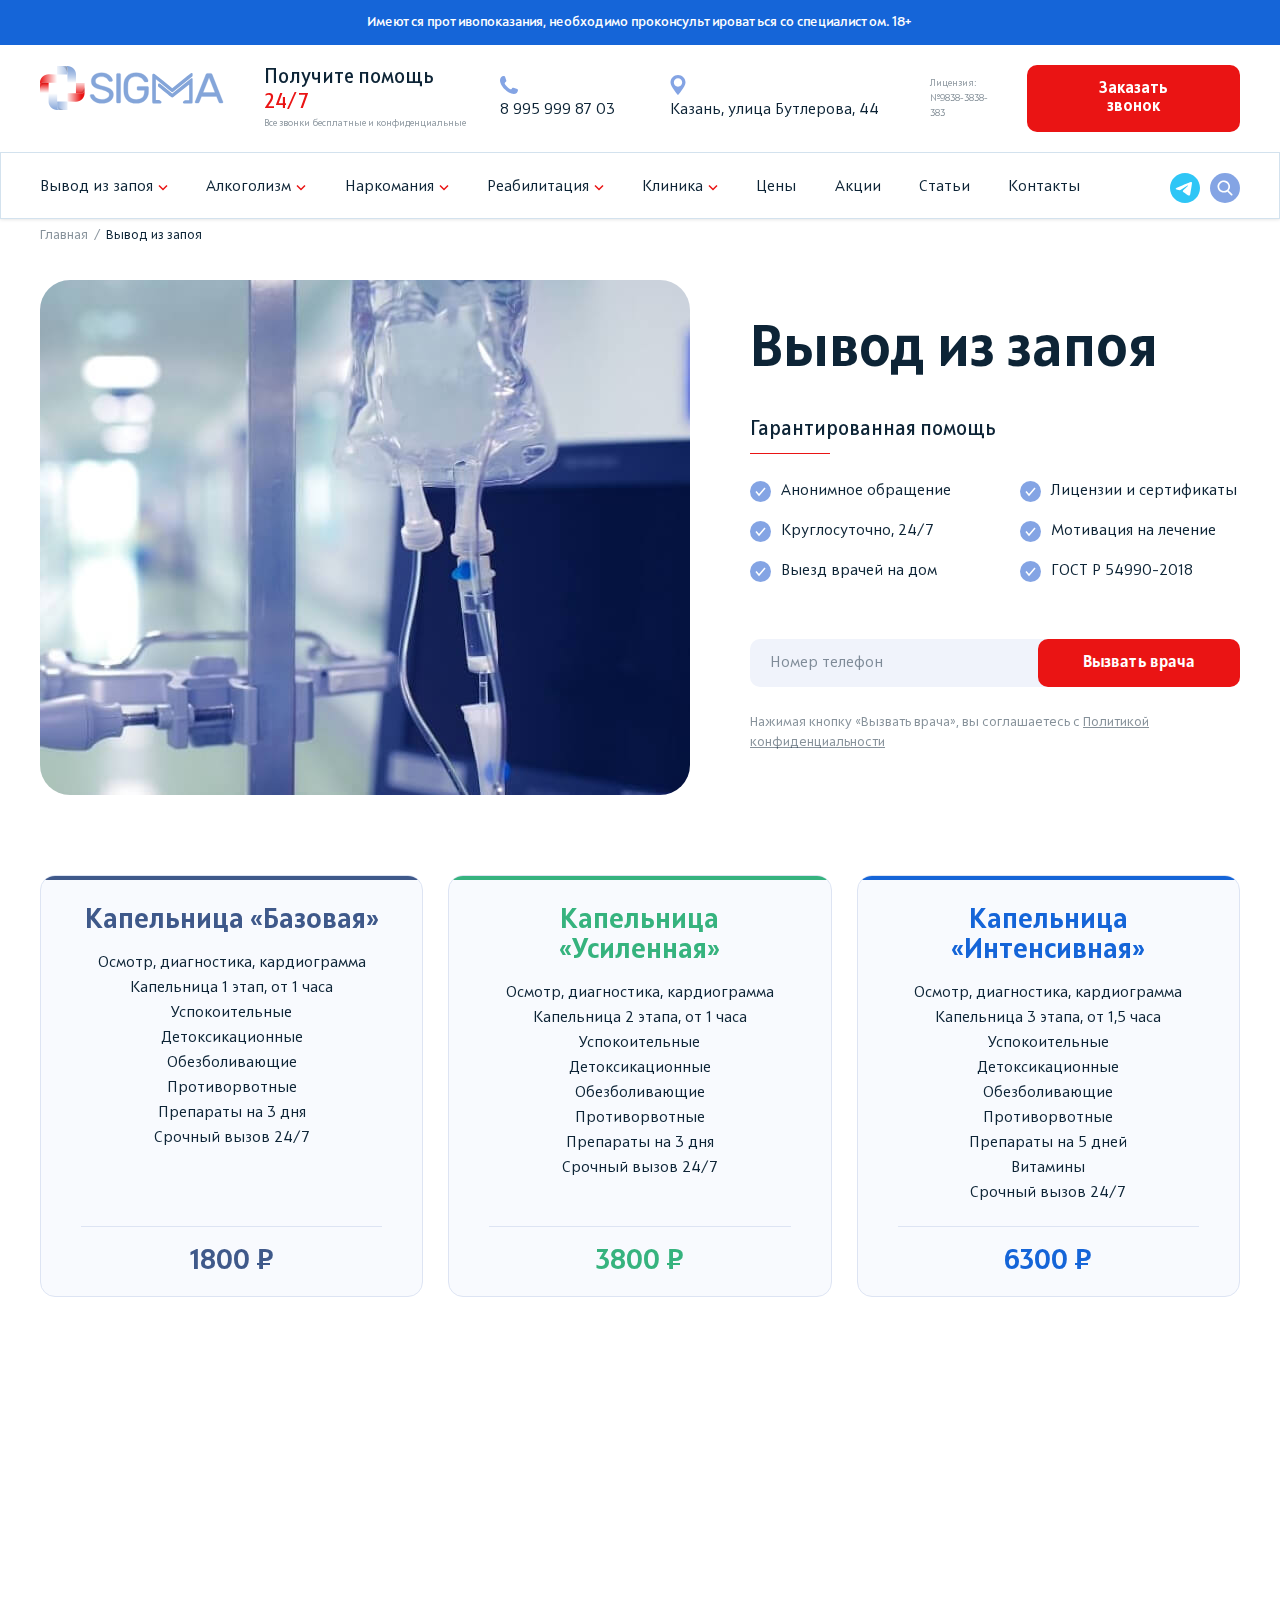
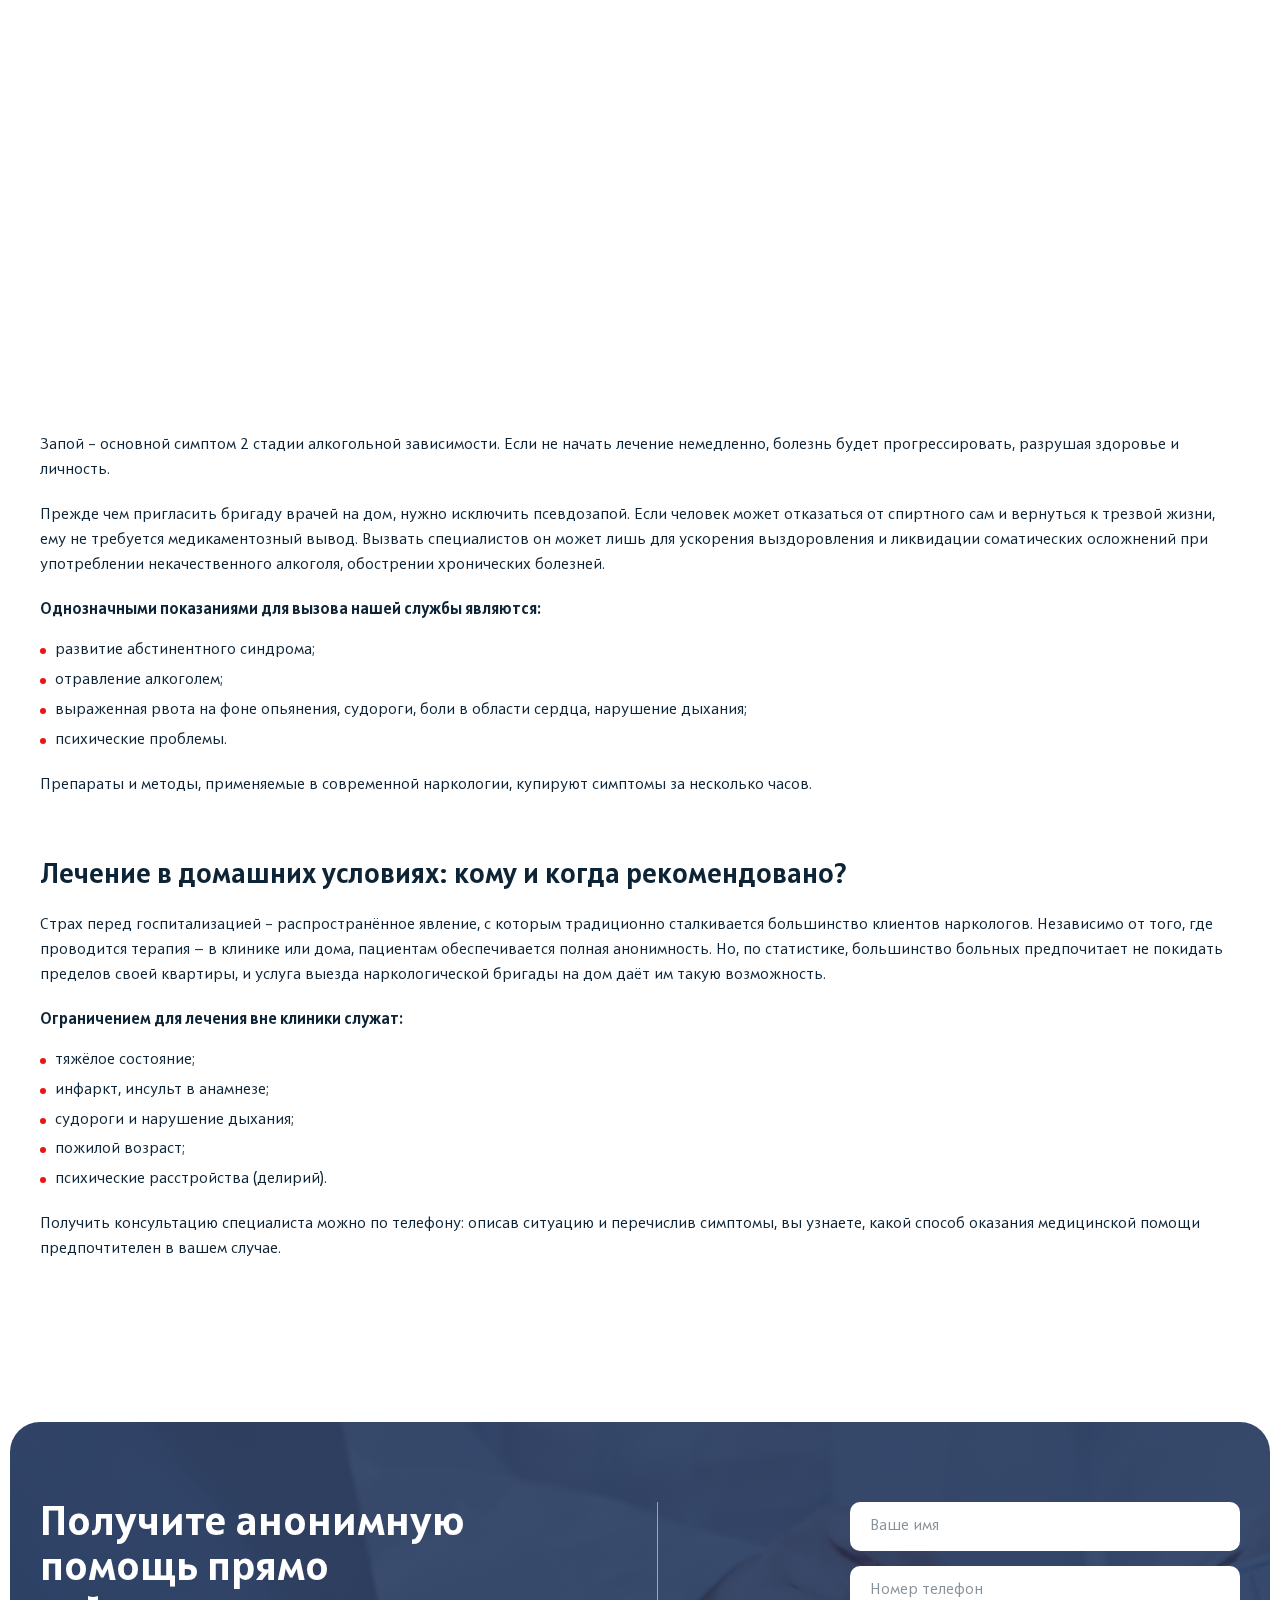
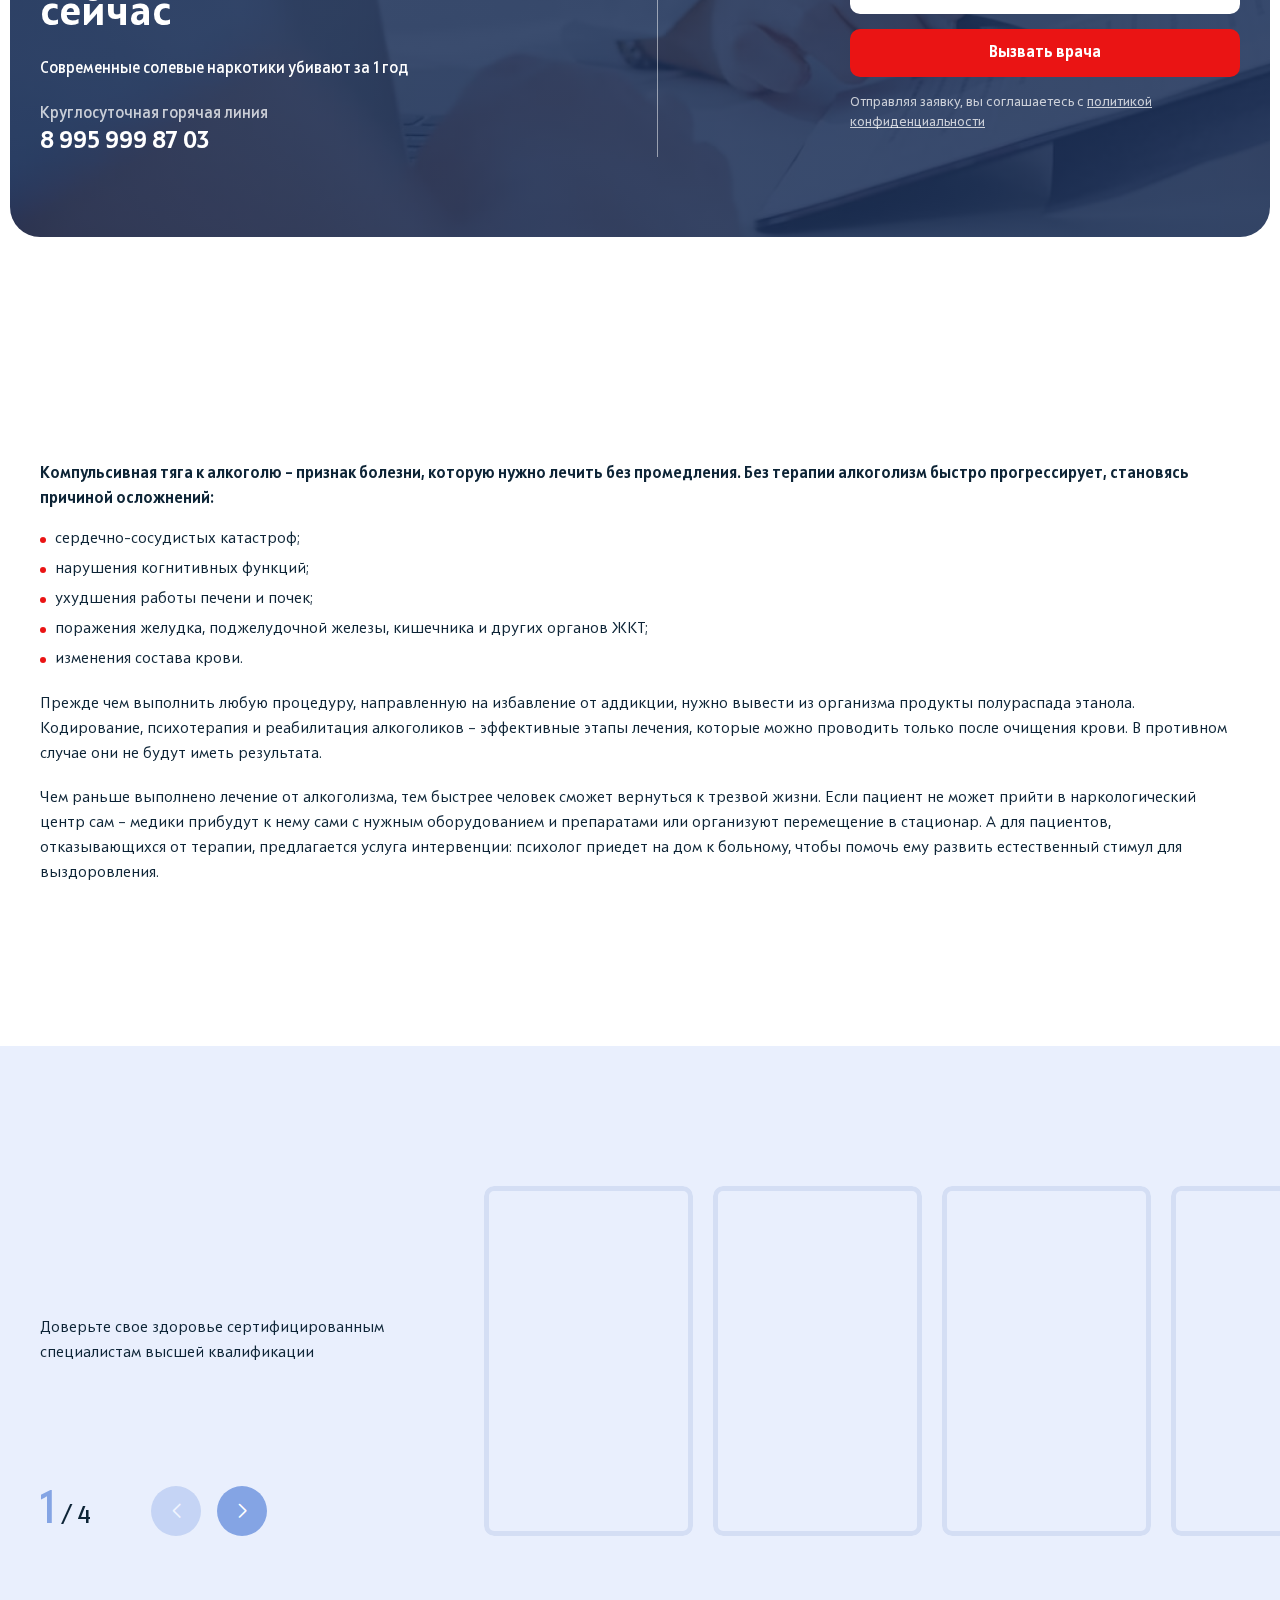
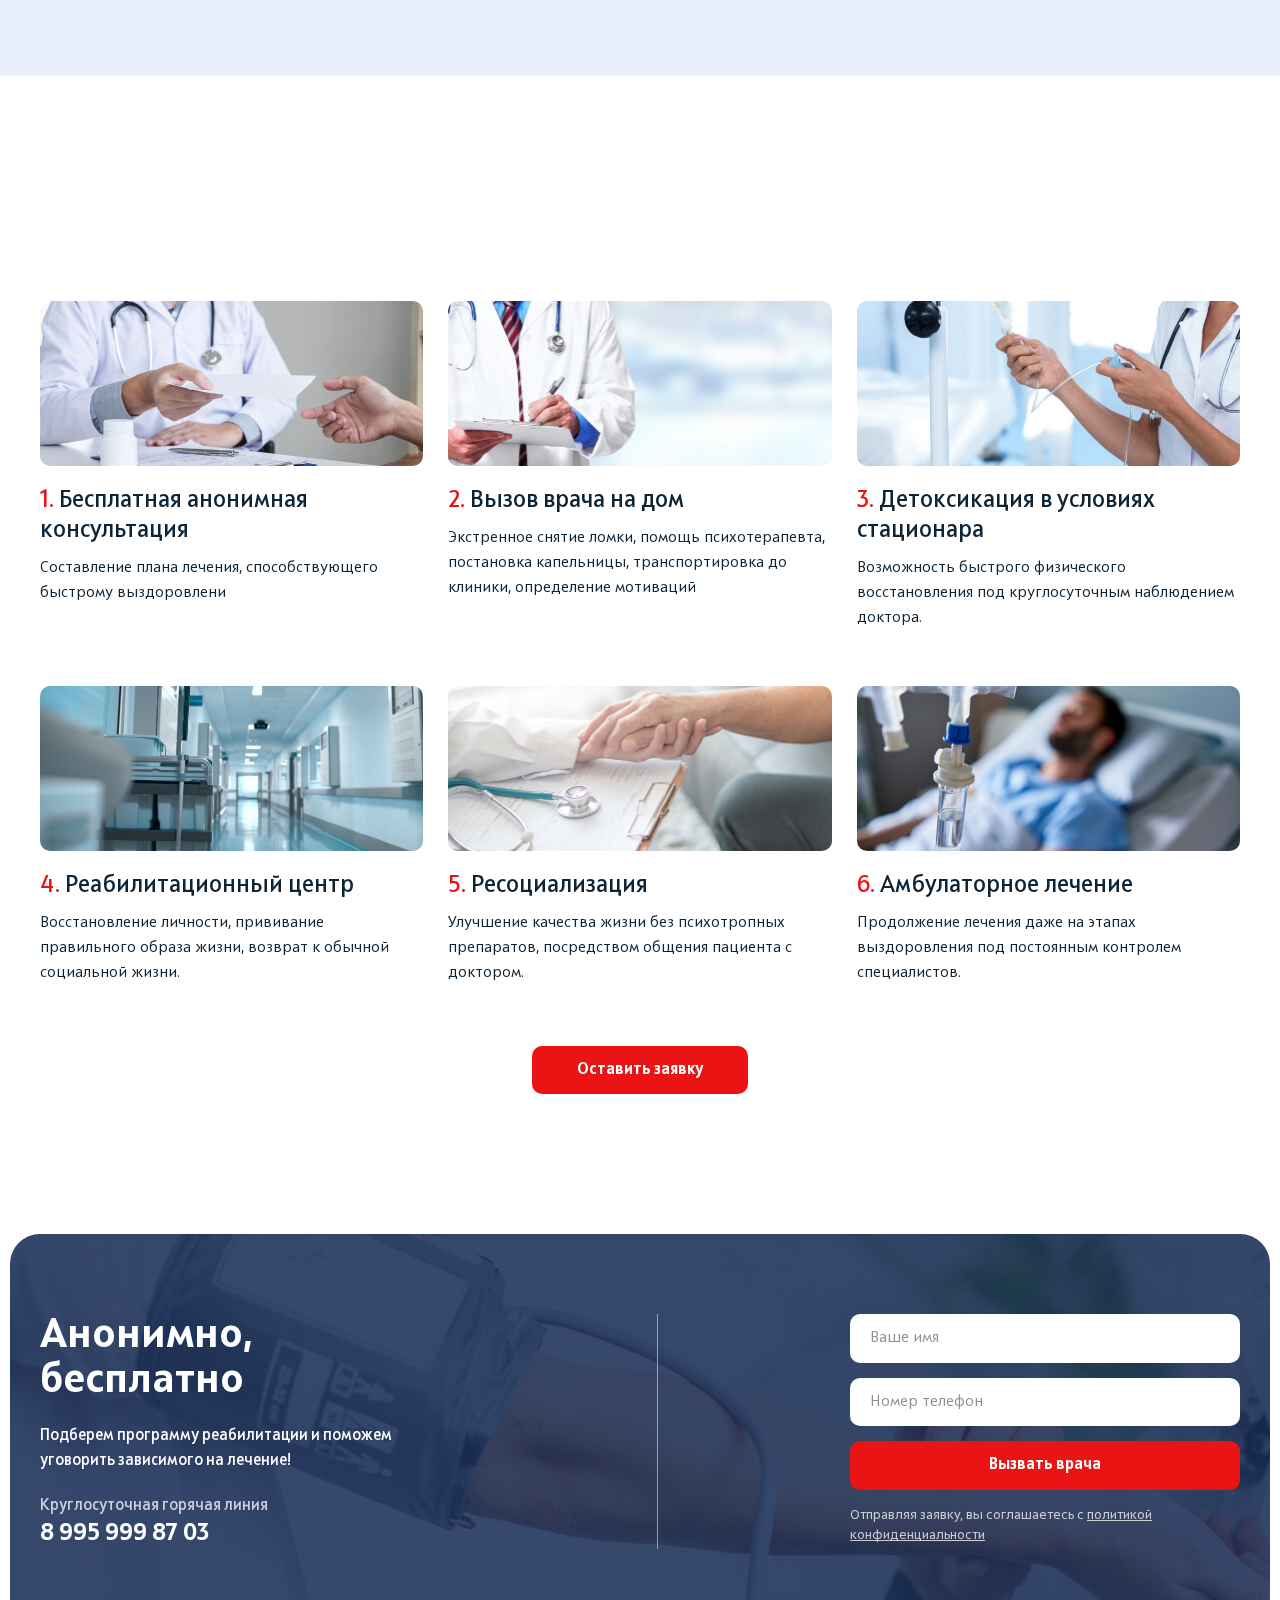
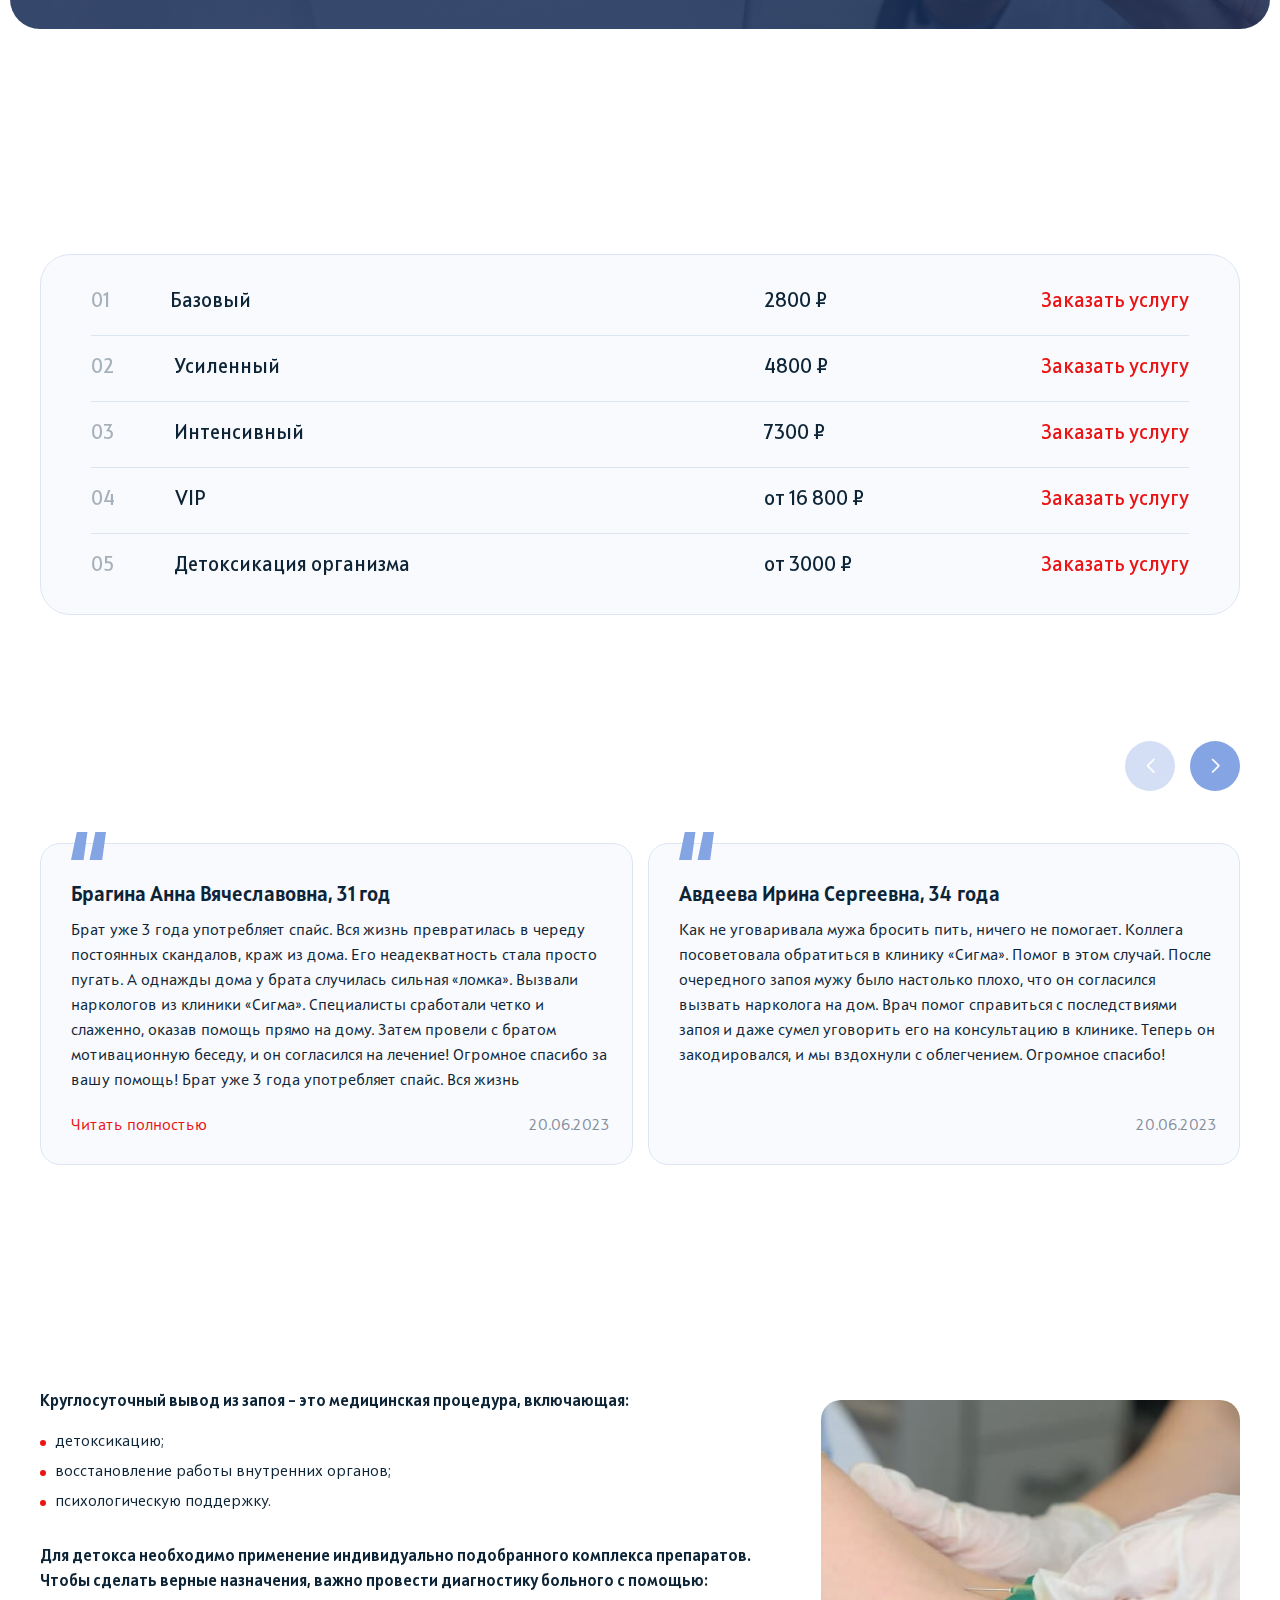
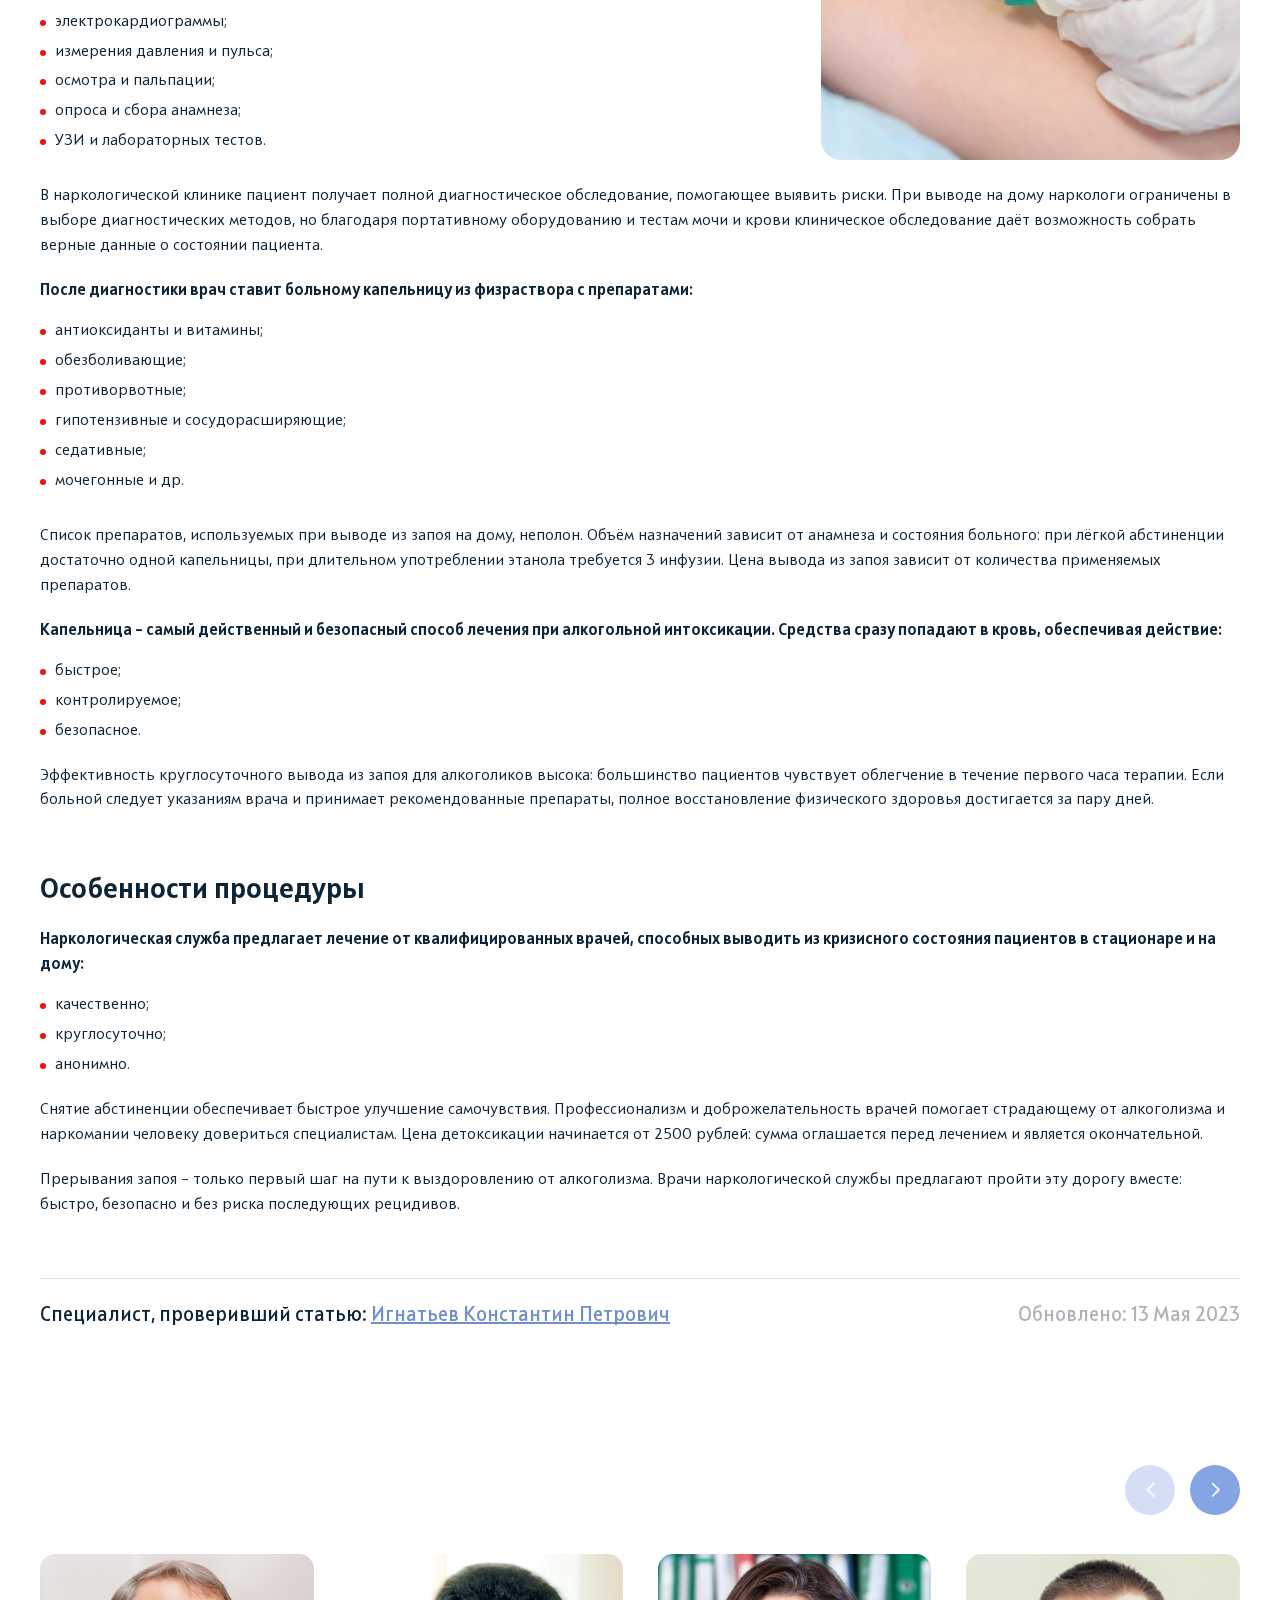
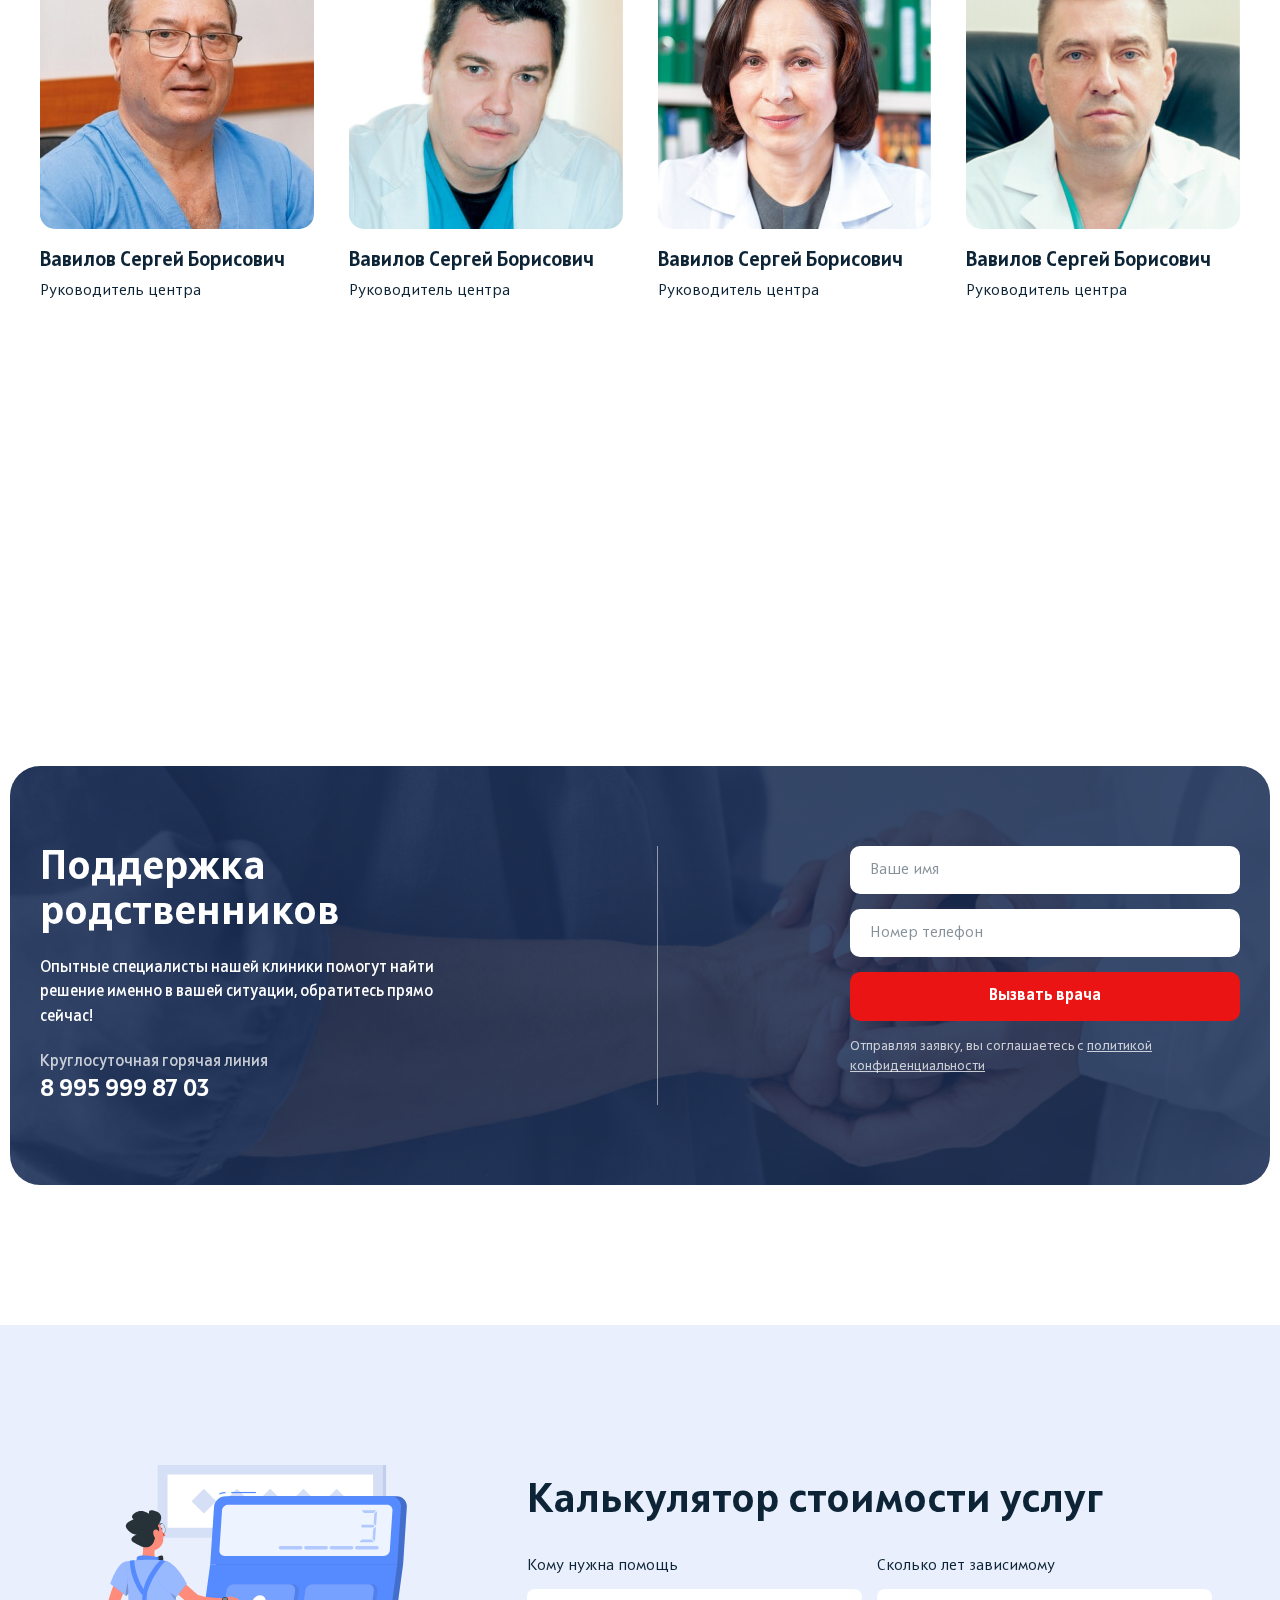
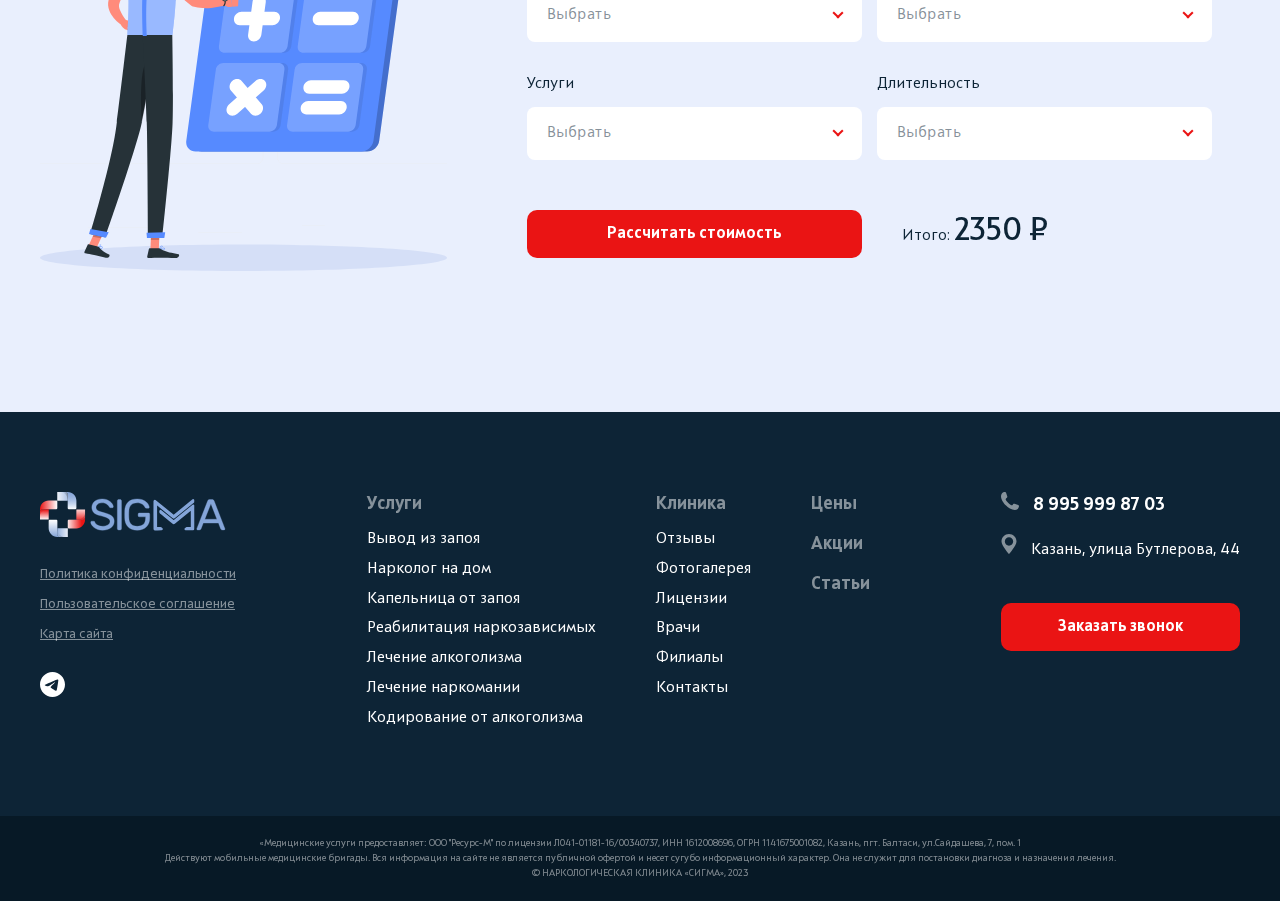
==== commit 4c0c5c7c: "Add files via upload" ====
--- a/services.html
+++ b/services.html
@@ -32,8 +32,8 @@
                         <div class="header__midle_right">
                             <a href="index.html" class="header__logo logo">
                                 <picture class="logo__picture">
-                                    <source srcset="assets/img/Logo.svg" type="image/svg+xml">
-                                    <img src="assets/img/Logo.png" alt="Logo">
+                                    <source srcset="assets/img/logo.svg" type="image/svg+xml">
+                                    <img src="assets/img/logo.png" alt="Logo">
                                 </picture>
                             </a>        
 
@@ -987,8 +987,8 @@
                     <div class="footer__info">
                         <a href="index.html" class="footer__logo logo">
                             <picture class="logo__picture">
-                                <source srcset="assets/img/Logo.svg" type="image/svg+xml">
-                                <img src="assets/img/Logo.png" alt="Logo">
+                                <source srcset="assets/img/logo.svg" type="image/svg+xml">
+                                <img src="assets/img/logo.png" alt="Logo">
                             </picture>
                         </a>
                         
